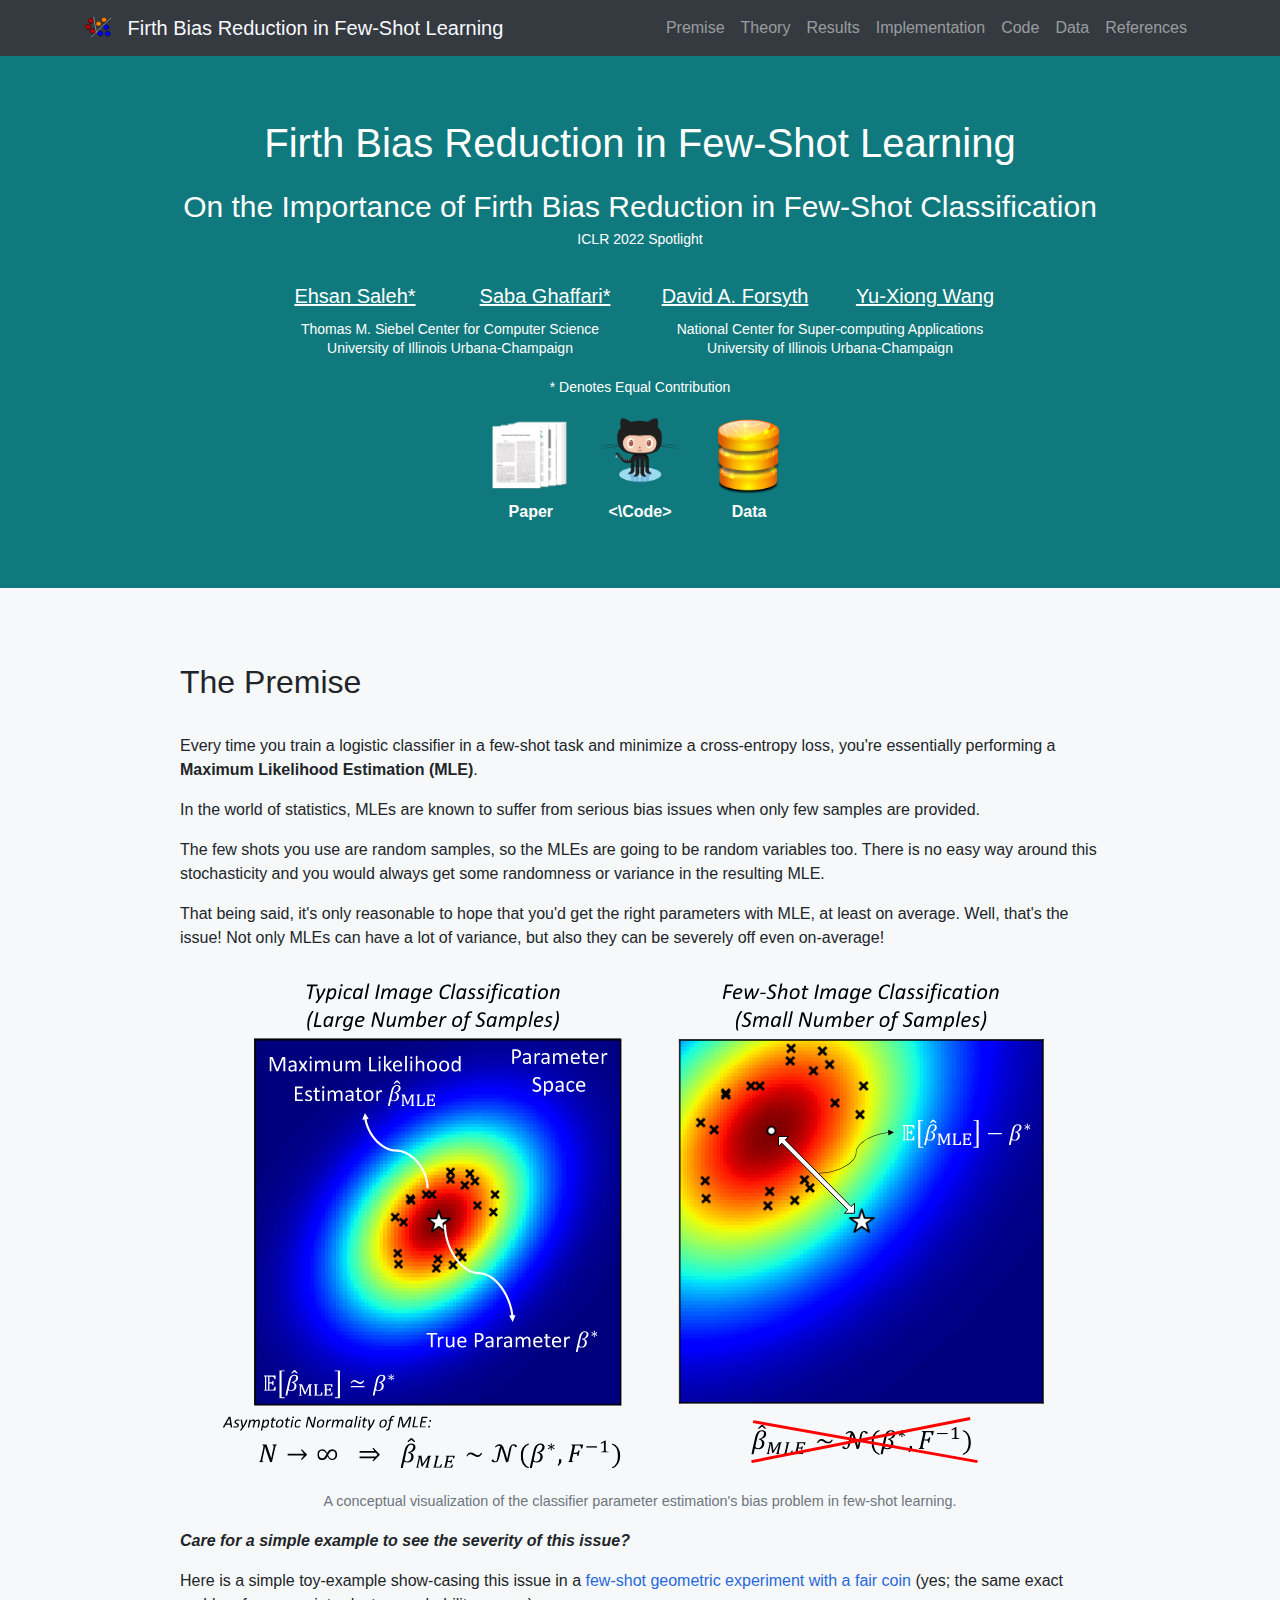
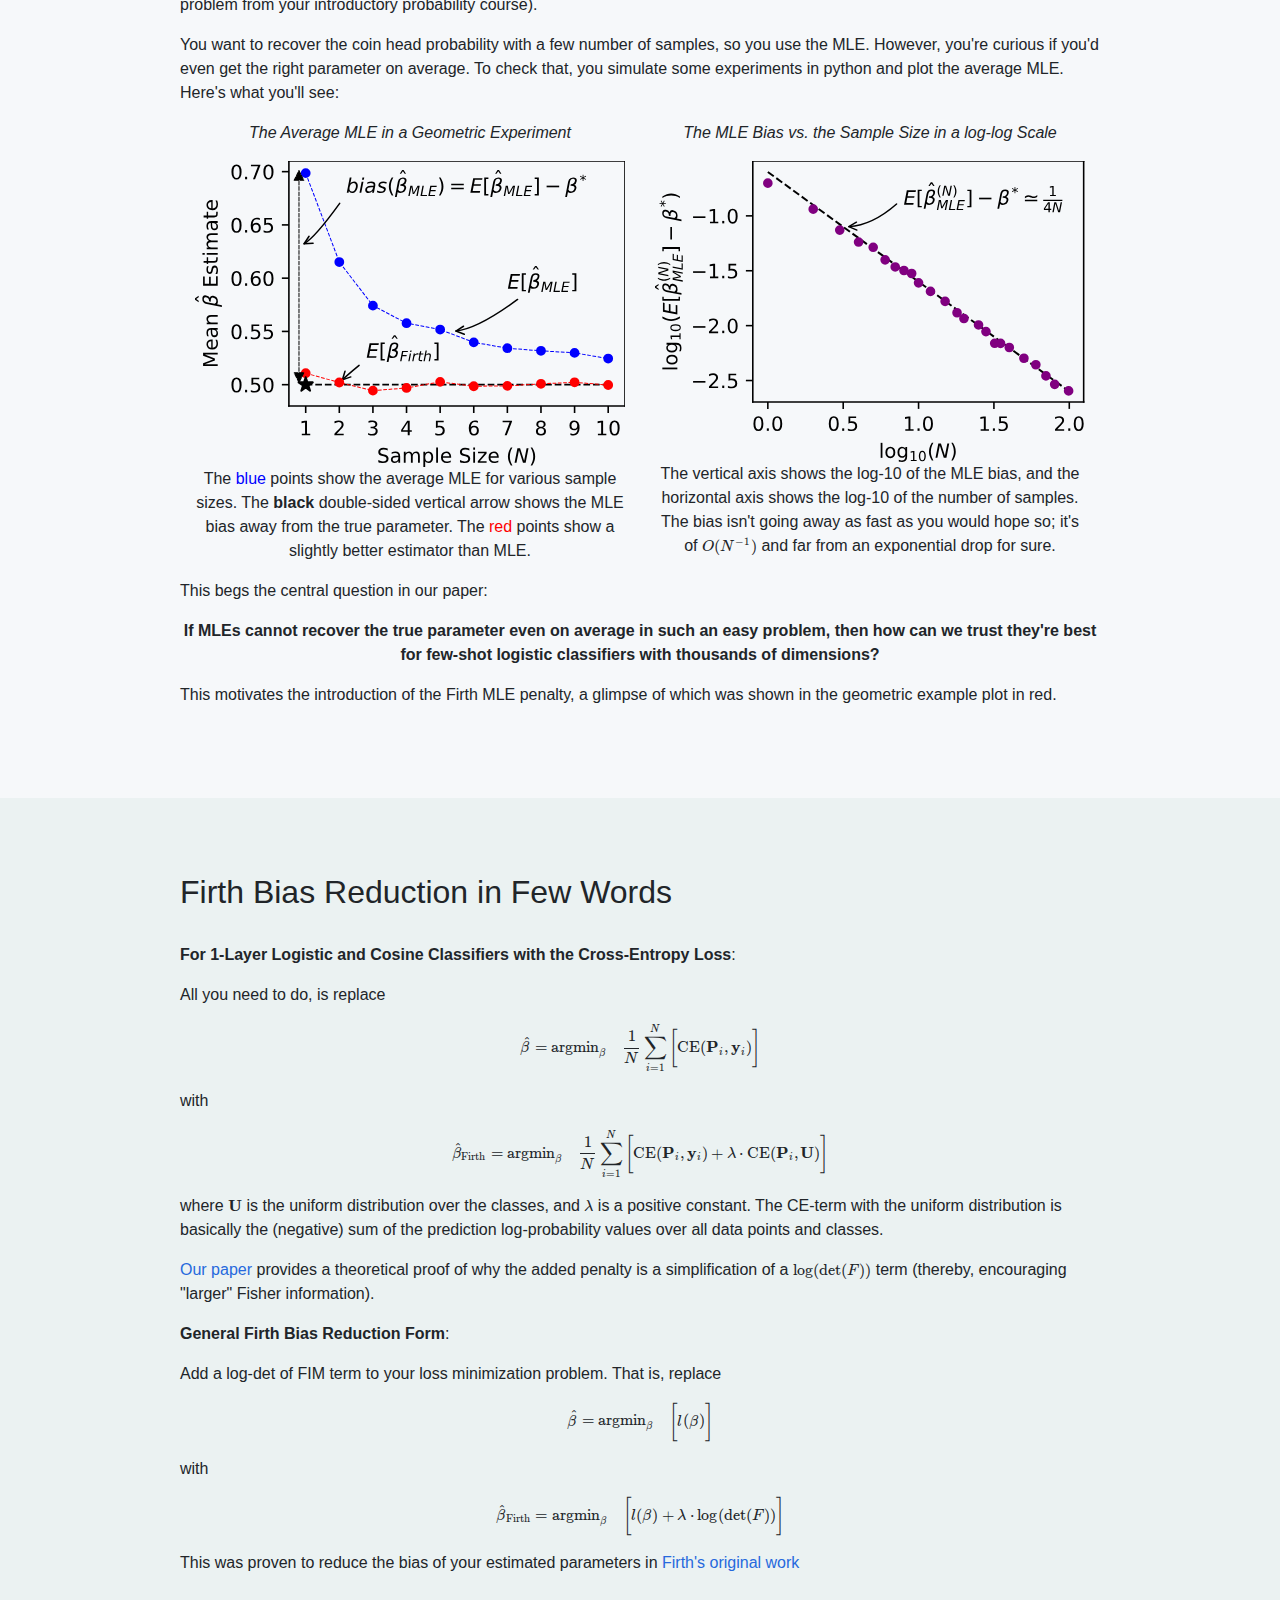
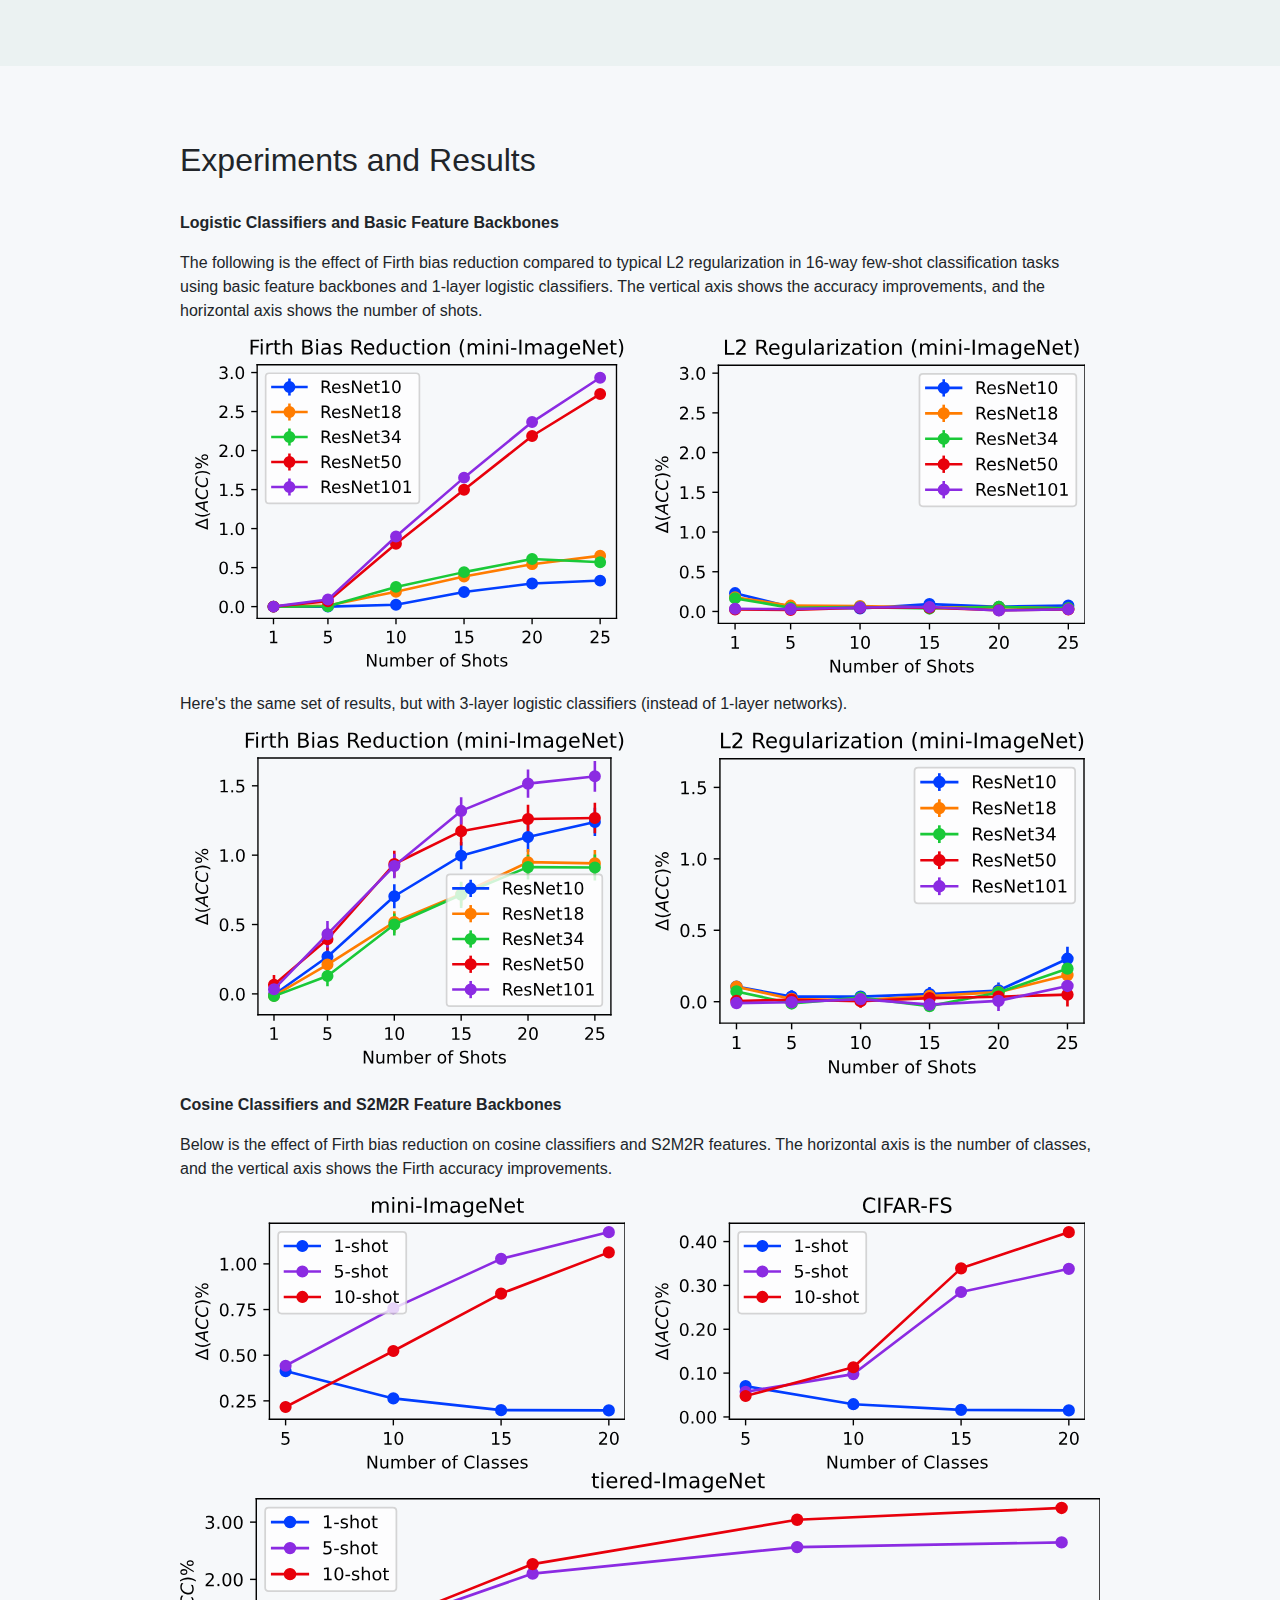
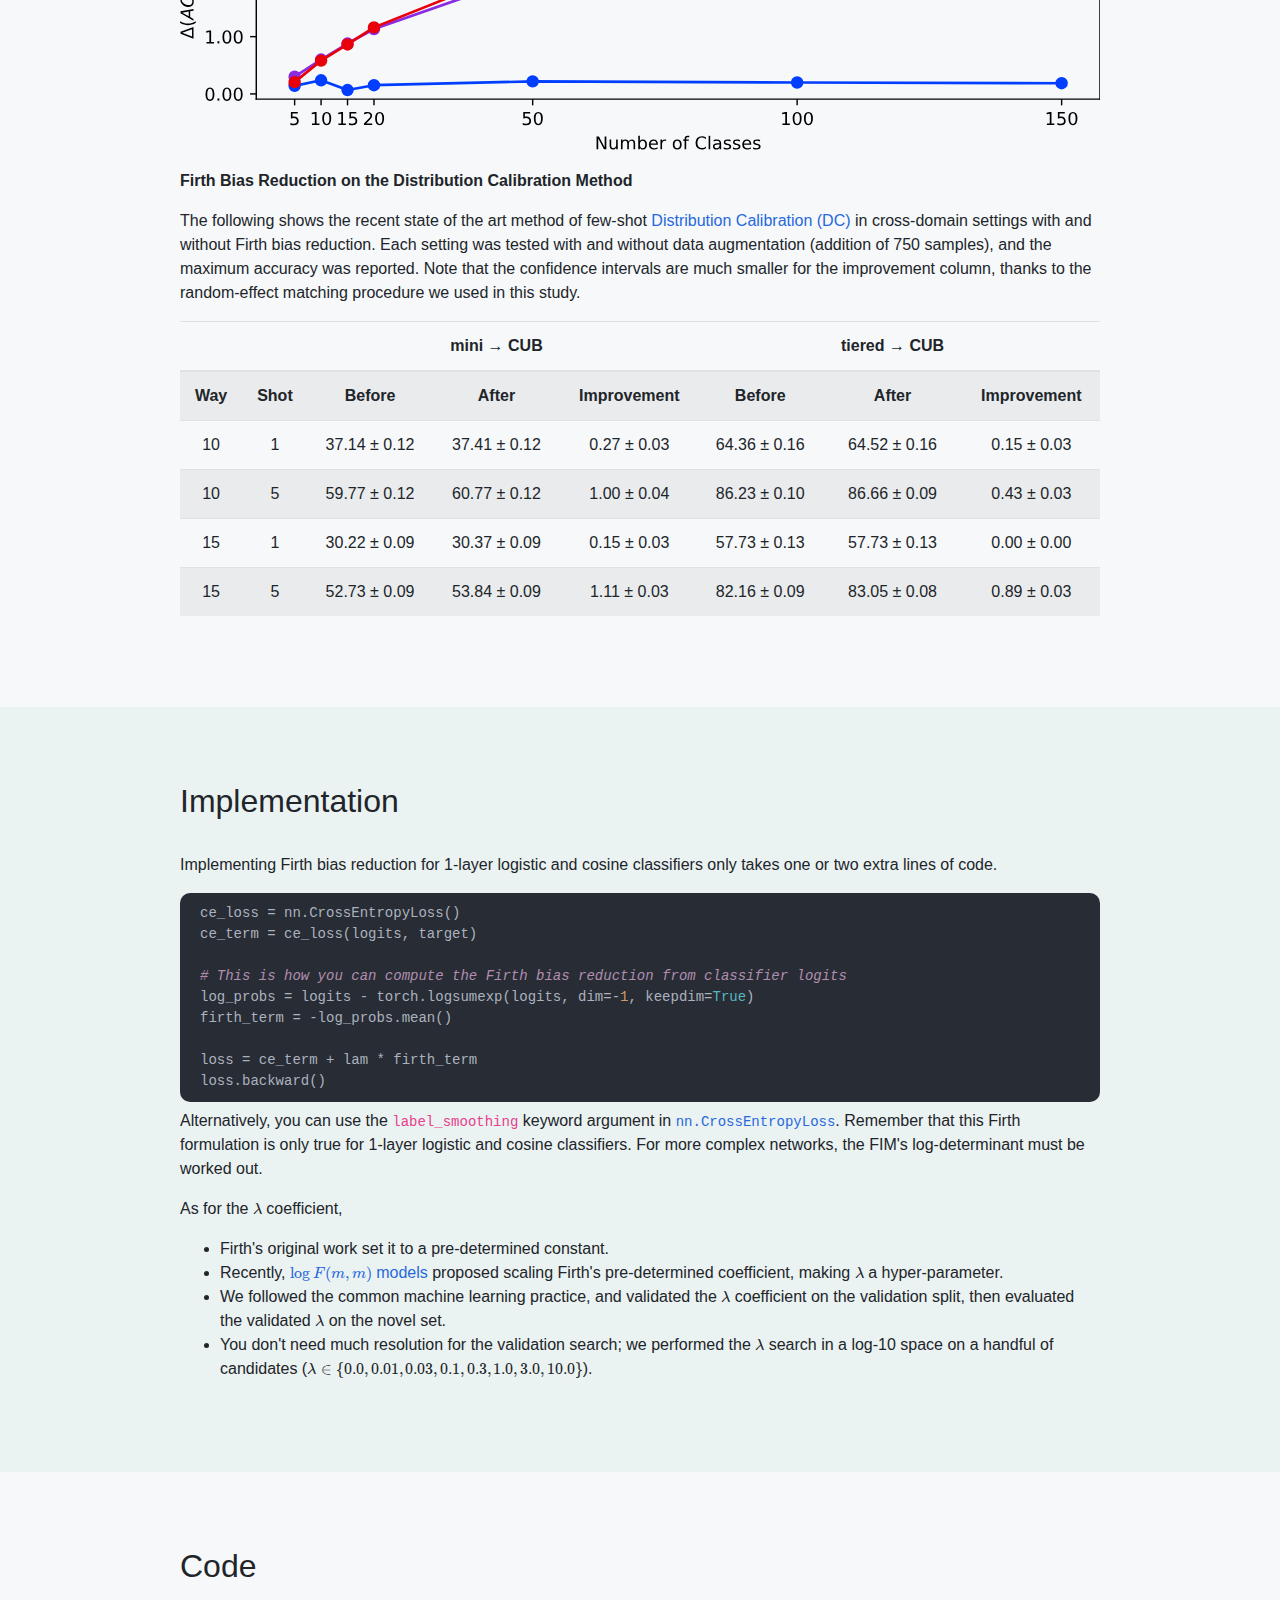
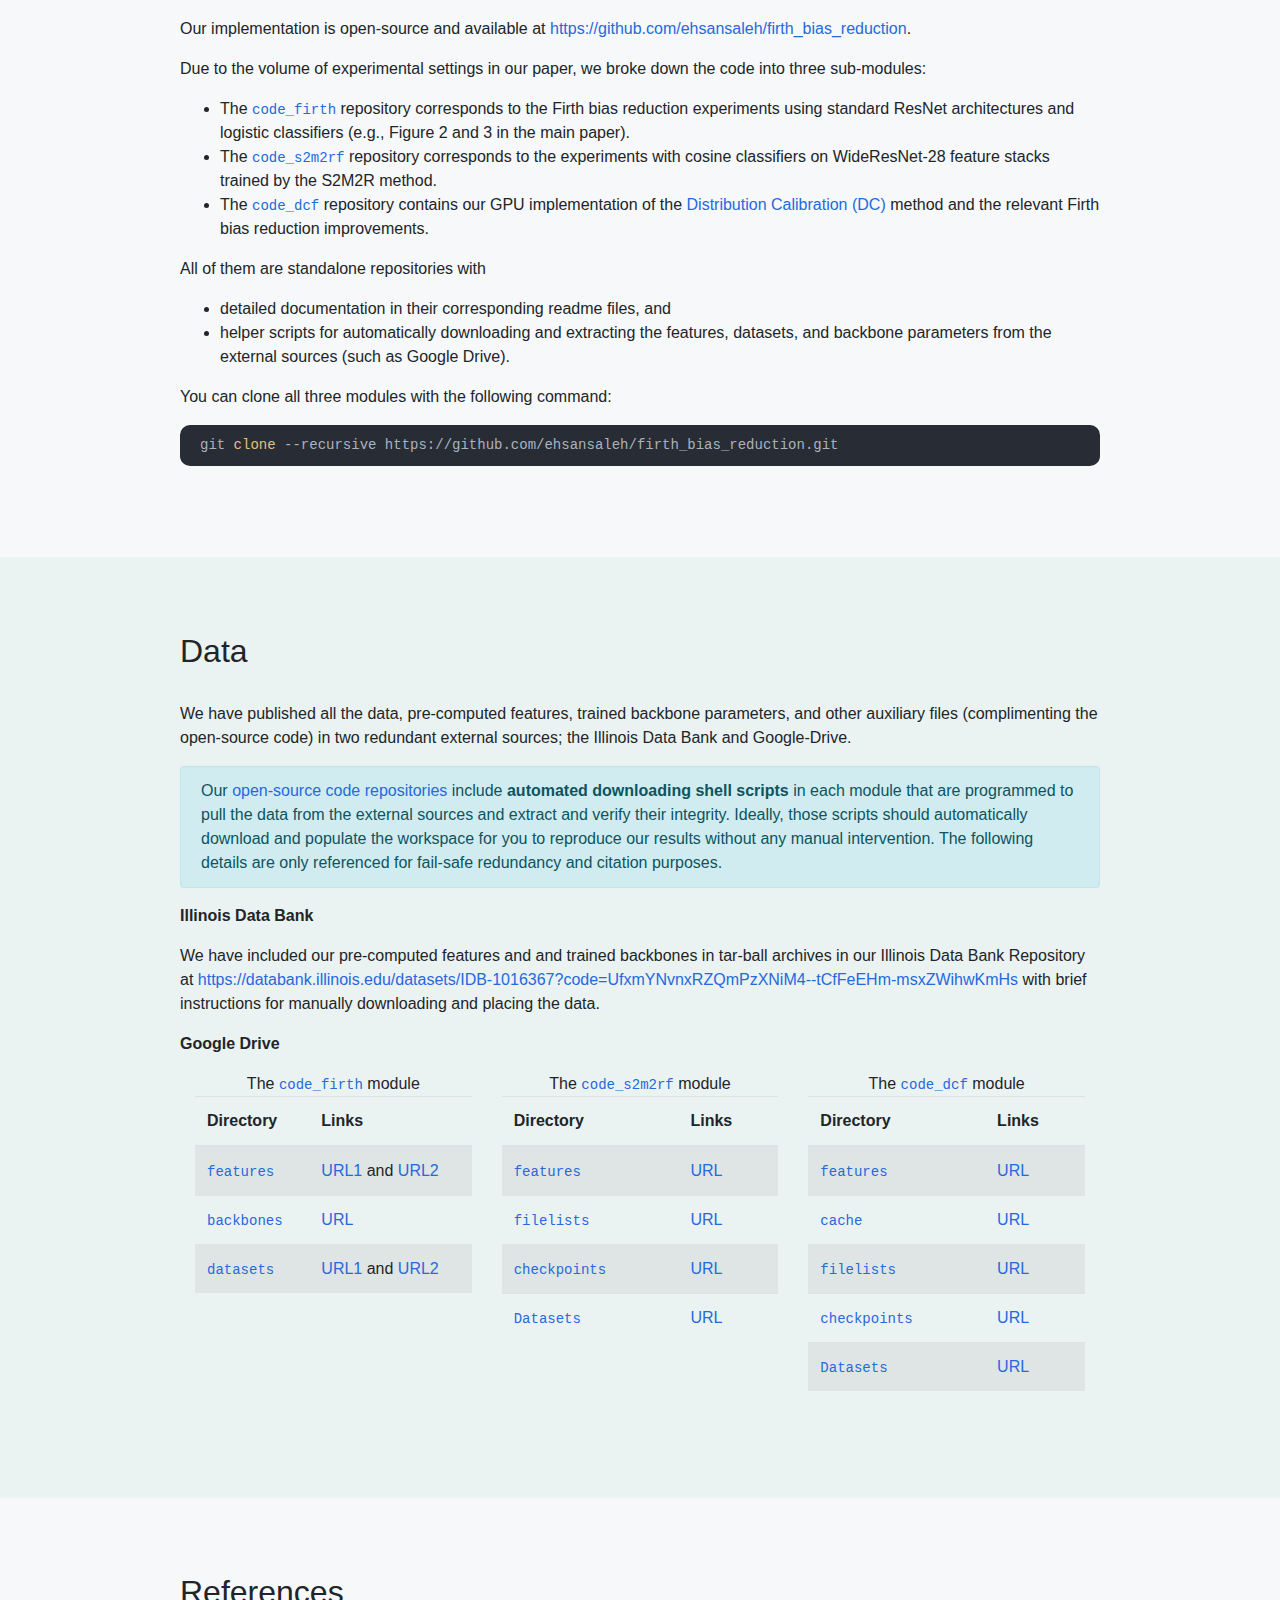
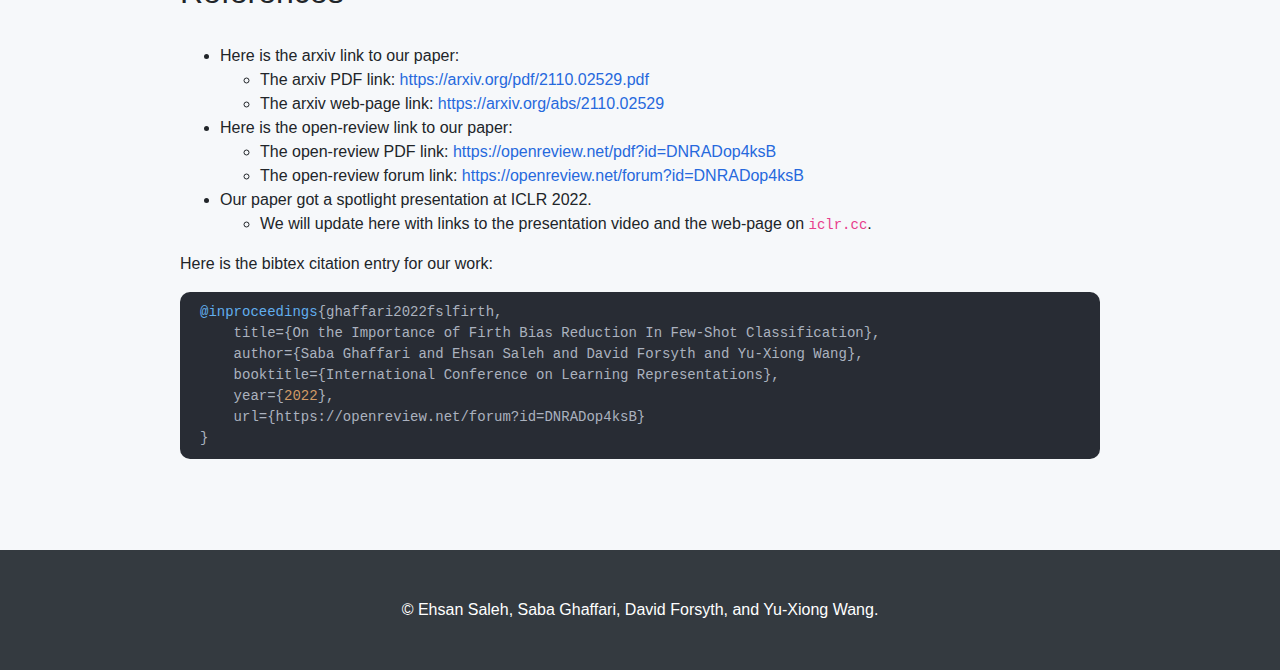
==== firthfsl/index.html @ df3c824f "Deploying to gh-pages from @ sabagh1994/sabagh1994.github.io@34b912d6a6a2f0ae187d62babcdf46e612daad0" ====
<!doctype html>
<html lang="en">
<head>
  <!-- META -->
  <meta charset="UTF-8">
  <meta name="viewport" content="width=device-width, initial-scale=1, shrink-to-fit=no">
  <meta name="author" content="Ehsan Saleh, Saba Ghaffari, David Forsyth, and Yu-Xiong Wang">
  <title>Firth Bias Reduction in Few-Shot Learning</title>

  <link rel="icon" type="image/png"  href="/firthfsl/assets/firthfsllogo_wl.ico">

  <!-- CSS -->
   <link rel="stylesheet" href="/firthfsl/libs/katex/katex.min.css">
     
   <link rel="stylesheet" href="/firthfsl/libs/highlight/styles/atom-one-dark-reasonable.css">
   
  <link rel="stylesheet" href="/firthfsl/css/bootstrap.min.css">
  <style>.bg-primary {
  background-color: #10797d !important;
}

a {
  color: #2669DD;
}

a:hover {
  color: teal;
}

.section-bg-color {
  background-color: #ebf2f2;
}

section { background-color: #f6f8fa; }

footer a {
  color: cornflowerblue;
}


header {
  margin-top: 55px !important;
}




/* CODE ADJUSTMENTS */

pre code.hljs {
  border-radius: 10px;
}

pre code.hljs.plaintext {
  margin-left: 15px;
}

/* ADD ANY SPECIFIC TWEAKS YOU MIGHT WANT HERE */
.firth_authors {
  color: #ffffff;
}

.firth_authors:hover {
  color: #ffffff;
}
</style>
  <link rel="stylesheet" href="/firthfsl/css/custom.css">

  <script async defer src="https://buttons.github.io/buttons.js"></script>

  <!-- Global site tag (gtag.js) - Google Analytics -->
  <script async src="https://www.googletagmanager.com/gtag/js?id=G-Y0YHSPYVZZ"></script>
  <script>
    window.dataLayer = window.dataLayer || [];
    function gtag(){dataLayer.push(arguments);}
    gtag('js', new Date());
    gtag('config', 'G-Y0YHSPYVZZ');
  </script>
</head>
<body id="page-top">
  
  <nav class="navbar navbar-expand-lg navbar-dark bg-dark fixed-top" id="mainNav">
    <div class="container">
      <span class="navbar-brand">
        
          <img src="/firthfsl/assets/firthfsllogo_wl.svg" class="img-fluid" style="height:         25px;
padding-right:  10px;
" alt="Logo"/>
        
        <a href="#page-top">Firth Bias Reduction in Few-Shot Learning</a>
        
      </span>
      <input type="checkbox" id="navbar-toggler-cbox" class="d-none" />
      <label for="navbar-toggler-cbox" class="navbar-toggler" data-toggle="collapse" data-target="#navbarResponsive" aria-controls="navbarResponsive" aria-expanded="false" aria-label="Toggle navigation">
        <span class="navbar-toggler-icon"></span>
      </label>
      <div class="collapse navbar-collapse" id="navbarResponsive">
        <ul class="navbar-nav ml-auto">
          
          <li class="nav-item">
            <a class="nav-link" href="#premise">Premise</a>
          </li>
          
          <li class="nav-item">
            <a class="nav-link" href="#theory">Theory</a>
          </li>
          
          <li class="nav-item">
            <a class="nav-link" href="#results">Results</a>
          </li>
          
          <li class="nav-item">
            <a class="nav-link" href="#implementation">Implementation</a>
          </li>
          
          <li class="nav-item">
            <a class="nav-link" href="#code">Code</a>
          </li>
          
          <li class="nav-item">
            <a class="nav-link" href="#data">Data</a>
          </li>
          
          <li class="nav-item">
            <a class="nav-link" href="#references">References</a>
          </li>
          
        </ul>
      </div>
    </div>
  </nav>


  <header class="text-white text-center">
  
    <div class="jumbotron jumbotron-fluid container-fluid bg-primary">
  
    <h1>Firth Bias Reduction in Few-Shot Learning</h1>
    <div class="lead">On the Importance of Firth Bias Reduction in
Few-Shot Classification
</div>
    <div class="iclr_spotlight">ICLR 2022 Spotlight</div>
    <div class="container">
      <div class="row justify-content-center">
        <div class="col-2"><a href="https://ehsansaleh.github.io/" target="_blank" class="firth_authors">Ehsan Saleh*</a></div>
        <div class="col-2"><a href="https://sabagh1994.github.io/" target="_blank" class="firth_authors">Saba Ghaffari*</a></div>
        <div class="col-2"><a href="http://luthuli.cs.uiuc.edu/~daf/" target="_blank" class="firth_authors">David A. Forsyth</a></div>
        <div class="col-2"><a href="https://yxw.web.illinois.edu" target="_blank" class="firth_authors">Yu-Xiong Wang</a></div>
      </div>

      <div class="row justify-content-center">
        <div class="col-4 firth_affiliation">Thomas M. Siebel Center for Computer Science</div>
        <div class="col-4 firth_affiliation">National Center for Super-computing Applications</div>
      </div>

      <div class="row justify-content-center">
        <div class="col-4 firth_affiliation">University of Illinois Urbana-Champaign</div>
        <div class="col-4 firth_affiliation">University of Illinois Urbana-Champaign</div>
      </div>

      <div class="row">
        <div class="col firth_equal">* Denotes Equal Contribution</div>
      </div>
    </div>

    <div class="row justify-content-center">
      <div class="col-1"> <a href="https://arxiv.org/abs/2110.02529" target="_blank"> <img src="/firthfsl/assets/paper_icon.png" class="firth_icons"> </a> </div>
      <div class="col-1"> <a href="https://github.com/ehsansaleh/firth_bias_reduction" target="_blank"> <img src="/firthfsl/assets/github_icon3.png" class="firth_icons"> </a> </div>
      <div class="col-1"> <a href=https://databank.illinois.edu/datasets/IDB-1016367?code=UfxmYNvnxRZQmPzXNiM4--tCfFeEHm-msxZWihwKmHs target="_blank"> <img src="/firthfsl/assets/data_icon2.png" class="firth_icons"> </a> </div>
    </div>

    <div class="row justify-content-center">
      <div class="col-1 firth_icon_description">Paper</div>
      <div class="col-1 firth_icon_description"> <\Code> </div>
      <div class="col-1 firth_icon_description">Data</div>
    </div>





    
    
  </div>
</header>

  <!-- Content appended here -->
<div class="franklin-content"><section id="premise" class="scrollspy">
  <div class="container">
    <div class="row">
      <div class="col-lg-10 mx-auto">
        <h2>The Premise</h2></p>
<p>Every time you train a logistic classifier in a few-shot task and minimize a cross-entropy loss, you&#39;re essentially performing a <strong>Maximum Likelihood Estimation &#40;MLE&#41;</strong>.</p>
<p>In the world of statistics, MLEs are known to suffer from serious bias issues when only few samples are provided.</p>
<p>The few shots you use are random samples, so the MLEs are going to be random variables too. There is no easy way around this stochasticity and you would always get some randomness or variance in the resulting MLE.</p>
<p>That being said, it&#39;s only reasonable to hope that you&#39;d get the right parameters with MLE, at least on average. Well, that&#39;s the issue&#33; Not only MLEs can have a lot of variance, but also they can be severely off even on-average&#33;</p>
 <div style="text-align:center;"> <figure class="figure">
  <img src="/firthfsl/assets/static_figures/mlebiasslide.svg" alt="A conceptual visualization of the classifier parameter estimation's bias problem in few-shot learning." class="figure-img img-fluid " width="100%" style="border-radius:5px;">
  <figcaption class="figure-caption ">
A conceptual visualization of the classifier parameter estimation's bias problem in few-shot learning.
</figcaption>

</figure>
  </div>
<p><strong><em>Care for a simple example to see the severity of this issue?</em></strong></p>
<p>Here is a simple toy-example show-casing this issue in a <a href="https://en.wikipedia.org/wiki/Geometric_distribution">few-shot geometric experiment with a fair coin</a> &#40;yes; the same exact problem from your introductory probability course&#41;.</p>
<p>You want to recover the coin head probability with a few number of samples, so you use the MLE. However, you&#39;re curious if you&#39;d even get the right parameter on average. To check that, you simulate some experiments in python and plot the average MLE. Here&#39;s what you&#39;ll see:</p>
 <div style="text-align:center;">  <div class="container"><div class="row"> <div class="col "> <em>The Average MLE in a Geometric Experiment</em></p>
 <img src="/firthfsl/assets/static_figures/avgmle_vs_nsamples_geom.svg" alt="drawing" width="100%"/>
<p>The <span style="color:blue;">blue</span> points show the average MLE for various sample sizes. The <strong>black</strong> double-sided vertical arrow shows the MLE bias away from the true parameter. The <span style="color:red;">red</span> points show a slightly better estimator than MLE. </div> <div class="col "> <em>The MLE Bias vs. the Sample Size in a log-log Scale</em></p>
 <img src="/firthfsl/assets/static_figures/logmlebias_vs_lognsamples_geom.svg" alt="drawing" width="100%"/>
<p>The vertical axis shows the log-10 of the MLE bias, and the horizontal axis shows the log-10 of the number of samples. The bias isn&#39;t going away as fast as you would hope so; it&#39;s of <span class="katex"><span class="katex-mathml"><math xmlns="http://www.w3.org/1998/Math/MathML"><semantics><mrow><mi>O</mi><mo stretchy="false">(</mo><msup><mi>N</mi><mrow><mo>−</mo><mn>1</mn></mrow></msup><mo stretchy="false">)</mo></mrow><annotation encoding="application/x-tex">O(N^{-1})</annotation></semantics></math></span><span class="katex-html" aria-hidden="true"><span class="base"><span class="strut" style="height:1.064108em;vertical-align:-0.25em;"></span><span class="mord mathdefault" style="margin-right:0.02778em;">O</span><span class="mopen">(</span><span class="mord"><span class="mord mathdefault" style="margin-right:0.10903em;">N</span><span class="msupsub"><span class="vlist-t"><span class="vlist-r"><span class="vlist" style="height:0.8141079999999999em;"><span style="top:-3.063em;margin-right:0.05em;"><span class="pstrut" style="height:2.7em;"></span><span class="sizing reset-size6 size3 mtight"><span class="mord mtight"><span class="mord mtight">−</span><span class="mord mtight">1</span></span></span></span></span></span></span></span></span><span class="mclose">)</span></span></span></span> and far from an exponential drop for sure. </div></p>
<p> </div></div>  </div>
<p>This begs the central question in our paper:</p>
 <div style="text-align:center;"> <strong>If MLEs cannot recover the true parameter even on average in such an easy problem, then how can we trust they&#39;re best for few-shot logistic classifiers with thousands of dimensions?</strong>  </div>
<p> <div style="text-align:center;"> </div> This motivates the introduction of the Firth MLE penalty, a glimpse of which was shown in the geometric example plot in red.</p>
<p>      </div>
    </div>
  </div>
</section>
<section id="theory" class="scrollspy section-bg-color">
  <div class="container">
    <div class="row">
      <div class="col-lg-10 mx-auto">
        <h2>Firth Bias Reduction in Few Words</h2> <strong>For 1-Layer Logistic and Cosine Classifiers with the Cross-Entropy Loss</strong>:</p>
<p>All you need to do, is replace</p>
<span class="katex-display"><span class="katex"><span class="katex-mathml"><math xmlns="http://www.w3.org/1998/Math/MathML"><semantics><mrow><mover accent="true"><mi>β</mi><mo>^</mo></mover><mo>=</mo><msub><mtext>argmin</mtext><mi>β</mi></msub><mspace width="1em"/><mfrac><mn>1</mn><mi>N</mi></mfrac><munderover><mo>∑</mo><mrow><mi>i</mi><mo>=</mo><mn>1</mn></mrow><mi>N</mi></munderover><mo fence="false">[</mo><mtext>CE</mtext><mo stretchy="false">(</mo><msub><mi mathvariant="bold">P</mi><mi>i</mi></msub><mo separator="true">,</mo><msub><mi mathvariant="bold">y</mi><mi>i</mi></msub><mo stretchy="false">)</mo><mo fence="false">]</mo></mrow><annotation encoding="application/x-tex">\hat{\beta} = \text{argmin}_{\beta} \quad \frac{1}{N}\sum_{i=1}^{N} \bigg[\text{CE}(\mathbf{P}_i, \mathbf{y}_i)\bigg]</annotation></semantics></math></span><span class="katex-html" aria-hidden="true"><span class="base"><span class="strut" style="height:1.1523199999999998em;vertical-align:-0.19444em;"></span><span class="mord accent"><span class="vlist-t vlist-t2"><span class="vlist-r"><span class="vlist" style="height:0.9578799999999998em;"><span style="top:-3em;"><span class="pstrut" style="height:3em;"></span><span class="mord"><span class="mord mathdefault" style="margin-right:0.05278em;">β</span></span></span><span style="top:-3.26344em;"><span class="pstrut" style="height:3em;"></span><span class="accent-body" style="left:-0.16666em;"><span class="mord">^</span></span></span></span><span class="vlist-s">​</span></span><span class="vlist-r"><span class="vlist" style="height:0.19444em;"><span></span></span></span></span></span><span class="mspace" style="margin-right:0.2777777777777778em;"></span><span class="mrel">=</span><span class="mspace" style="margin-right:0.2777777777777778em;"></span></span><span class="base"><span class="strut" style="height:3.106005em;vertical-align:-1.277669em;"></span><span class="mord"><span class="mord text"><span class="mord">argmin</span></span><span class="msupsub"><span class="vlist-t vlist-t2"><span class="vlist-r"><span class="vlist" style="height:0.2419679999999999em;"><span style="top:-2.4558600000000004em;margin-right:0.05em;"><span class="pstrut" style="height:2.7em;"></span><span class="sizing reset-size6 size3 mtight"><span class="mord mtight"><span class="mord mathdefault mtight" style="margin-right:0.05278em;">β</span></span></span></span></span><span class="vlist-s">​</span></span><span class="vlist-r"><span class="vlist" style="height:0.380248em;"><span></span></span></span></span></span></span><span class="mspace" style="margin-right:1em;"></span><span class="mord"><span class="mopen nulldelimiter"></span><span class="mfrac"><span class="vlist-t vlist-t2"><span class="vlist-r"><span class="vlist" style="height:1.32144em;"><span style="top:-2.314em;"><span class="pstrut" style="height:3em;"></span><span class="mord"><span class="mord mathdefault" style="margin-right:0.10903em;">N</span></span></span><span style="top:-3.23em;"><span class="pstrut" style="height:3em;"></span><span class="frac-line" style="border-bottom-width:0.04em;"></span></span><span style="top:-3.677em;"><span class="pstrut" style="height:3em;"></span><span class="mord"><span class="mord">1</span></span></span></span><span class="vlist-s">​</span></span><span class="vlist-r"><span class="vlist" style="height:0.686em;"><span></span></span></span></span></span><span class="mclose nulldelimiter"></span></span><span class="mspace" style="margin-right:0.16666666666666666em;"></span><span class="mop op-limits"><span class="vlist-t vlist-t2"><span class="vlist-r"><span class="vlist" style="height:1.8283360000000002em;"><span style="top:-1.872331em;margin-left:0em;"><span class="pstrut" style="height:3.05em;"></span><span class="sizing reset-size6 size3 mtight"><span class="mord mtight"><span class="mord mathdefault mtight">i</span><span class="mrel mtight">=</span><span class="mord mtight">1</span></span></span></span><span style="top:-3.050005em;"><span class="pstrut" style="height:3.05em;"></span><span><span class="mop op-symbol large-op">∑</span></span></span><span style="top:-4.3000050000000005em;margin-left:0em;"><span class="pstrut" style="height:3.05em;"></span><span class="sizing reset-size6 size3 mtight"><span class="mord mtight"><span class="mord mathdefault mtight" style="margin-right:0.10903em;">N</span></span></span></span></span><span class="vlist-s">​</span></span><span class="vlist-r"><span class="vlist" style="height:1.277669em;"><span></span></span></span></span></span><span class="mspace" style="margin-right:0.16666666666666666em;"></span><span class="mord"><span class="delimsizing size3">[</span></span><span class="mord text"><span class="mord">CE</span></span><span class="mopen">(</span><span class="mord"><span class="mord"><span class="mord mathbf">P</span></span><span class="msupsub"><span class="vlist-t vlist-t2"><span class="vlist-r"><span class="vlist" style="height:0.31166399999999994em;"><span style="top:-2.5500000000000003em;margin-right:0.05em;"><span class="pstrut" style="height:2.7em;"></span><span class="sizing reset-size6 size3 mtight"><span class="mord mathdefault mtight">i</span></span></span></span><span class="vlist-s">​</span></span><span class="vlist-r"><span class="vlist" style="height:0.15em;"><span></span></span></span></span></span></span><span class="mpunct">,</span><span class="mspace" style="margin-right:0.16666666666666666em;"></span><span class="mord"><span class="mord"><span class="mord mathbf" style="margin-right:0.01597em;">y</span></span><span class="msupsub"><span class="vlist-t vlist-t2"><span class="vlist-r"><span class="vlist" style="height:0.31166399999999994em;"><span style="top:-2.5500000000000003em;margin-right:0.05em;"><span class="pstrut" style="height:2.7em;"></span><span class="sizing reset-size6 size3 mtight"><span class="mord mathdefault mtight">i</span></span></span></span><span class="vlist-s">​</span></span><span class="vlist-r"><span class="vlist" style="height:0.15em;"><span></span></span></span></span></span></span><span class="mclose">)</span><span class="mord"><span class="delimsizing size3">]</span></span></span></span></span></span>
<p>with</p>
<span class="katex-display"><span class="katex"><span class="katex-mathml"><math xmlns="http://www.w3.org/1998/Math/MathML"><semantics><mrow><msub><mover accent="true"><mi>β</mi><mo>^</mo></mover><mtext>Firth</mtext></msub><mo>=</mo><msub><mtext>argmin</mtext><mi>β</mi></msub><mspace width="1em"/><mfrac><mn>1</mn><mi>N</mi></mfrac><munderover><mo>∑</mo><mrow><mi>i</mi><mo>=</mo><mn>1</mn></mrow><mi>N</mi></munderover><mo fence="false">[</mo><mtext>CE</mtext><mo stretchy="false">(</mo><msub><mi mathvariant="bold">P</mi><mi>i</mi></msub><mo separator="true">,</mo><msub><mi mathvariant="bold">y</mi><mi>i</mi></msub><mo stretchy="false">)</mo><mo>+</mo><mi>λ</mi><mo>⋅</mo><mtext>CE</mtext><mo stretchy="false">(</mo><msub><mi mathvariant="bold">P</mi><mi>i</mi></msub><mo separator="true">,</mo><mi mathvariant="bold">U</mi><mo stretchy="false">)</mo><mo fence="false">]</mo></mrow><annotation encoding="application/x-tex">\hat{\beta}_{\text{Firth}} = \text{argmin}_{\beta} \quad \frac{1}{N}\sum_{i=1}^{N} \bigg[\text{CE}(\mathbf{P}_i, \mathbf{y}_i) + \lambda \cdot \text{CE}(\mathbf{P}_i,\mathbf{U}) \bigg]</annotation></semantics></math></span><span class="katex-html" aria-hidden="true"><span class="base"><span class="strut" style="height:1.1523199999999998em;vertical-align:-0.19444em;"></span><span class="mord"><span class="mord accent"><span class="vlist-t vlist-t2"><span class="vlist-r"><span class="vlist" style="height:0.9578799999999998em;"><span style="top:-3em;"><span class="pstrut" style="height:3em;"></span><span class="mord"><span class="mord mathdefault" style="margin-right:0.05278em;">β</span></span></span><span style="top:-3.26344em;"><span class="pstrut" style="height:3em;"></span><span class="accent-body" style="left:-0.16666em;"><span class="mord">^</span></span></span></span><span class="vlist-s">​</span></span><span class="vlist-r"><span class="vlist" style="height:0.19444em;"><span></span></span></span></span></span><span class="msupsub"><span class="vlist-t vlist-t2"><span class="vlist-r"><span class="vlist" style="height:0.33610799999999996em;"><span style="top:-2.5500000000000003em;margin-right:0.05em;"><span class="pstrut" style="height:2.7em;"></span><span class="sizing reset-size6 size3 mtight"><span class="mord mtight"><span class="mord text mtight"><span class="mord mtight">Firth</span></span></span></span></span></span><span class="vlist-s">​</span></span><span class="vlist-r"><span class="vlist" style="height:0.15em;"><span></span></span></span></span></span></span><span class="mspace" style="margin-right:0.2777777777777778em;"></span><span class="mrel">=</span><span class="mspace" style="margin-right:0.2777777777777778em;"></span></span><span class="base"><span class="strut" style="height:3.106005em;vertical-align:-1.277669em;"></span><span class="mord"><span class="mord text"><span class="mord">argmin</span></span><span class="msupsub"><span class="vlist-t vlist-t2"><span class="vlist-r"><span class="vlist" style="height:0.2419679999999999em;"><span style="top:-2.4558600000000004em;margin-right:0.05em;"><span class="pstrut" style="height:2.7em;"></span><span class="sizing reset-size6 size3 mtight"><span class="mord mtight"><span class="mord mathdefault mtight" style="margin-right:0.05278em;">β</span></span></span></span></span><span class="vlist-s">​</span></span><span class="vlist-r"><span class="vlist" style="height:0.380248em;"><span></span></span></span></span></span></span><span class="mspace" style="margin-right:1em;"></span><span class="mord"><span class="mopen nulldelimiter"></span><span class="mfrac"><span class="vlist-t vlist-t2"><span class="vlist-r"><span class="vlist" style="height:1.32144em;"><span style="top:-2.314em;"><span class="pstrut" style="height:3em;"></span><span class="mord"><span class="mord mathdefault" style="margin-right:0.10903em;">N</span></span></span><span style="top:-3.23em;"><span class="pstrut" style="height:3em;"></span><span class="frac-line" style="border-bottom-width:0.04em;"></span></span><span style="top:-3.677em;"><span class="pstrut" style="height:3em;"></span><span class="mord"><span class="mord">1</span></span></span></span><span class="vlist-s">​</span></span><span class="vlist-r"><span class="vlist" style="height:0.686em;"><span></span></span></span></span></span><span class="mclose nulldelimiter"></span></span><span class="mspace" style="margin-right:0.16666666666666666em;"></span><span class="mop op-limits"><span class="vlist-t vlist-t2"><span class="vlist-r"><span class="vlist" style="height:1.8283360000000002em;"><span style="top:-1.872331em;margin-left:0em;"><span class="pstrut" style="height:3.05em;"></span><span class="sizing reset-size6 size3 mtight"><span class="mord mtight"><span class="mord mathdefault mtight">i</span><span class="mrel mtight">=</span><span class="mord mtight">1</span></span></span></span><span style="top:-3.050005em;"><span class="pstrut" style="height:3.05em;"></span><span><span class="mop op-symbol large-op">∑</span></span></span><span style="top:-4.3000050000000005em;margin-left:0em;"><span class="pstrut" style="height:3.05em;"></span><span class="sizing reset-size6 size3 mtight"><span class="mord mtight"><span class="mord mathdefault mtight" style="margin-right:0.10903em;">N</span></span></span></span></span><span class="vlist-s">​</span></span><span class="vlist-r"><span class="vlist" style="height:1.277669em;"><span></span></span></span></span></span><span class="mspace" style="margin-right:0.16666666666666666em;"></span><span class="mord"><span class="delimsizing size3">[</span></span><span class="mord text"><span class="mord">CE</span></span><span class="mopen">(</span><span class="mord"><span class="mord"><span class="mord mathbf">P</span></span><span class="msupsub"><span class="vlist-t vlist-t2"><span class="vlist-r"><span class="vlist" style="height:0.31166399999999994em;"><span style="top:-2.5500000000000003em;margin-right:0.05em;"><span class="pstrut" style="height:2.7em;"></span><span class="sizing reset-size6 size3 mtight"><span class="mord mathdefault mtight">i</span></span></span></span><span class="vlist-s">​</span></span><span class="vlist-r"><span class="vlist" style="height:0.15em;"><span></span></span></span></span></span></span><span class="mpunct">,</span><span class="mspace" style="margin-right:0.16666666666666666em;"></span><span class="mord"><span class="mord"><span class="mord mathbf" style="margin-right:0.01597em;">y</span></span><span class="msupsub"><span class="vlist-t vlist-t2"><span class="vlist-r"><span class="vlist" style="height:0.31166399999999994em;"><span style="top:-2.5500000000000003em;margin-right:0.05em;"><span class="pstrut" style="height:2.7em;"></span><span class="sizing reset-size6 size3 mtight"><span class="mord mathdefault mtight">i</span></span></span></span><span class="vlist-s">​</span></span><span class="vlist-r"><span class="vlist" style="height:0.15em;"><span></span></span></span></span></span></span><span class="mclose">)</span><span class="mspace" style="margin-right:0.2222222222222222em;"></span><span class="mbin">+</span><span class="mspace" style="margin-right:0.2222222222222222em;"></span></span><span class="base"><span class="strut" style="height:0.69444em;vertical-align:0em;"></span><span class="mord mathdefault">λ</span><span class="mspace" style="margin-right:0.2222222222222222em;"></span><span class="mbin">⋅</span><span class="mspace" style="margin-right:0.2222222222222222em;"></span></span><span class="base"><span class="strut" style="height:2.40003em;vertical-align:-0.95003em;"></span><span class="mord text"><span class="mord">CE</span></span><span class="mopen">(</span><span class="mord"><span class="mord"><span class="mord mathbf">P</span></span><span class="msupsub"><span class="vlist-t vlist-t2"><span class="vlist-r"><span class="vlist" style="height:0.31166399999999994em;"><span style="top:-2.5500000000000003em;margin-right:0.05em;"><span class="pstrut" style="height:2.7em;"></span><span class="sizing reset-size6 size3 mtight"><span class="mord mathdefault mtight">i</span></span></span></span><span class="vlist-s">​</span></span><span class="vlist-r"><span class="vlist" style="height:0.15em;"><span></span></span></span></span></span></span><span class="mpunct">,</span><span class="mspace" style="margin-right:0.16666666666666666em;"></span><span class="mord"><span class="mord mathbf">U</span></span><span class="mclose">)</span><span class="mord"><span class="delimsizing size3">]</span></span></span></span></span></span>
<p>where <span class="katex"><span class="katex-mathml"><math xmlns="http://www.w3.org/1998/Math/MathML"><semantics><mrow><mi mathvariant="bold">U</mi></mrow><annotation encoding="application/x-tex">\mathbf{U}</annotation></semantics></math></span><span class="katex-html" aria-hidden="true"><span class="base"><span class="strut" style="height:0.68611em;vertical-align:0em;"></span><span class="mord"><span class="mord mathbf">U</span></span></span></span></span> is the uniform distribution over the classes, and <span class="katex"><span class="katex-mathml"><math xmlns="http://www.w3.org/1998/Math/MathML"><semantics><mrow><mi>λ</mi></mrow><annotation encoding="application/x-tex">\lambda</annotation></semantics></math></span><span class="katex-html" aria-hidden="true"><span class="base"><span class="strut" style="height:0.69444em;vertical-align:0em;"></span><span class="mord mathdefault">λ</span></span></span></span> is a positive constant. The CE-term with the uniform distribution is basically the &#40;negative&#41; sum of the prediction log-probability values over all data points and classes.</p>
<p><a href="https://arxiv.org/abs/2110.02529">Our paper</a> provides a theoretical proof of why the added penalty is a simplification of a <span class="katex"><span class="katex-mathml"><math xmlns="http://www.w3.org/1998/Math/MathML"><semantics><mrow><mi>log</mi><mo>⁡</mo><mo stretchy="false">(</mo><mi>det</mi><mo>⁡</mo><mo stretchy="false">(</mo><mi>F</mi><mo stretchy="false">)</mo><mo stretchy="false">)</mo></mrow><annotation encoding="application/x-tex">\log(\det(F))</annotation></semantics></math></span><span class="katex-html" aria-hidden="true"><span class="base"><span class="strut" style="height:1em;vertical-align:-0.25em;"></span><span class="mop">lo<span style="margin-right:0.01389em;">g</span></span><span class="mopen">(</span><span class="mop">det</span><span class="mopen">(</span><span class="mord mathdefault" style="margin-right:0.13889em;">F</span><span class="mclose">)</span><span class="mclose">)</span></span></span></span> term &#40;thereby, encouraging &quot;larger&quot; Fisher information&#41;.</p>
<p><strong>General Firth Bias Reduction Form</strong>:</p>
<p>Add a log-det of FIM term to your loss minimization problem. That is, replace</p>
<span class="katex-display"><span class="katex"><span class="katex-mathml"><math xmlns="http://www.w3.org/1998/Math/MathML"><semantics><mrow><mover accent="true"><mi>β</mi><mo>^</mo></mover><mo>=</mo><msub><mtext>argmin</mtext><mi>β</mi></msub><mspace width="1em"/><mo fence="false">[</mo><mi>l</mi><mo stretchy="false">(</mo><mi>β</mi><mo stretchy="false">)</mo><mo fence="false">]</mo></mrow><annotation encoding="application/x-tex">\hat{\beta}=\text{argmin}_{\beta}\quad\bigg[l(\beta)\bigg]</annotation></semantics></math></span><span class="katex-html" aria-hidden="true"><span class="base"><span class="strut" style="height:1.1523199999999998em;vertical-align:-0.19444em;"></span><span class="mord accent"><span class="vlist-t vlist-t2"><span class="vlist-r"><span class="vlist" style="height:0.9578799999999998em;"><span style="top:-3em;"><span class="pstrut" style="height:3em;"></span><span class="mord"><span class="mord mathdefault" style="margin-right:0.05278em;">β</span></span></span><span style="top:-3.26344em;"><span class="pstrut" style="height:3em;"></span><span class="accent-body" style="left:-0.16666em;"><span class="mord">^</span></span></span></span><span class="vlist-s">​</span></span><span class="vlist-r"><span class="vlist" style="height:0.19444em;"><span></span></span></span></span></span><span class="mspace" style="margin-right:0.2777777777777778em;"></span><span class="mrel">=</span><span class="mspace" style="margin-right:0.2777777777777778em;"></span></span><span class="base"><span class="strut" style="height:2.40003em;vertical-align:-0.95003em;"></span><span class="mord"><span class="mord text"><span class="mord">argmin</span></span><span class="msupsub"><span class="vlist-t vlist-t2"><span class="vlist-r"><span class="vlist" style="height:0.2419679999999999em;"><span style="top:-2.4558600000000004em;margin-right:0.05em;"><span class="pstrut" style="height:2.7em;"></span><span class="sizing reset-size6 size3 mtight"><span class="mord mtight"><span class="mord mathdefault mtight" style="margin-right:0.05278em;">β</span></span></span></span></span><span class="vlist-s">​</span></span><span class="vlist-r"><span class="vlist" style="height:0.380248em;"><span></span></span></span></span></span></span><span class="mspace" style="margin-right:1em;"></span><span class="mord"><span class="delimsizing size3">[</span></span><span class="mord mathdefault" style="margin-right:0.01968em;">l</span><span class="mopen">(</span><span class="mord mathdefault" style="margin-right:0.05278em;">β</span><span class="mclose">)</span><span class="mord"><span class="delimsizing size3">]</span></span></span></span></span></span>
<p>with</p>
<span class="katex-display"><span class="katex"><span class="katex-mathml"><math xmlns="http://www.w3.org/1998/Math/MathML"><semantics><mrow><msub><mover accent="true"><mi>β</mi><mo>^</mo></mover><mtext>Firth</mtext></msub><mo>=</mo><msub><mtext>argmin</mtext><mi>β</mi></msub><mspace width="1em"/><mo fence="false">[</mo><mi>l</mi><mo stretchy="false">(</mo><mi>β</mi><mo stretchy="false">)</mo><mo>+</mo><mi>λ</mi><mo>⋅</mo><mi>log</mi><mo>⁡</mo><mo stretchy="false">(</mo><mi>det</mi><mo>⁡</mo><mo stretchy="false">(</mo><mi>F</mi><mo stretchy="false">)</mo><mo stretchy="false">)</mo><mo fence="false">]</mo></mrow><annotation encoding="application/x-tex">\hat{\beta}_{\text{Firth}} = \text{argmin}_{\beta} \quad \bigg[l(\beta) + \lambda\cdot \log(\det(F))\bigg]</annotation></semantics></math></span><span class="katex-html" aria-hidden="true"><span class="base"><span class="strut" style="height:1.1523199999999998em;vertical-align:-0.19444em;"></span><span class="mord"><span class="mord accent"><span class="vlist-t vlist-t2"><span class="vlist-r"><span class="vlist" style="height:0.9578799999999998em;"><span style="top:-3em;"><span class="pstrut" style="height:3em;"></span><span class="mord"><span class="mord mathdefault" style="margin-right:0.05278em;">β</span></span></span><span style="top:-3.26344em;"><span class="pstrut" style="height:3em;"></span><span class="accent-body" style="left:-0.16666em;"><span class="mord">^</span></span></span></span><span class="vlist-s">​</span></span><span class="vlist-r"><span class="vlist" style="height:0.19444em;"><span></span></span></span></span></span><span class="msupsub"><span class="vlist-t vlist-t2"><span class="vlist-r"><span class="vlist" style="height:0.33610799999999996em;"><span style="top:-2.5500000000000003em;margin-right:0.05em;"><span class="pstrut" style="height:2.7em;"></span><span class="sizing reset-size6 size3 mtight"><span class="mord mtight"><span class="mord text mtight"><span class="mord mtight">Firth</span></span></span></span></span></span><span class="vlist-s">​</span></span><span class="vlist-r"><span class="vlist" style="height:0.15em;"><span></span></span></span></span></span></span><span class="mspace" style="margin-right:0.2777777777777778em;"></span><span class="mrel">=</span><span class="mspace" style="margin-right:0.2777777777777778em;"></span></span><span class="base"><span class="strut" style="height:2.40003em;vertical-align:-0.95003em;"></span><span class="mord"><span class="mord text"><span class="mord">argmin</span></span><span class="msupsub"><span class="vlist-t vlist-t2"><span class="vlist-r"><span class="vlist" style="height:0.2419679999999999em;"><span style="top:-2.4558600000000004em;margin-right:0.05em;"><span class="pstrut" style="height:2.7em;"></span><span class="sizing reset-size6 size3 mtight"><span class="mord mtight"><span class="mord mathdefault mtight" style="margin-right:0.05278em;">β</span></span></span></span></span><span class="vlist-s">​</span></span><span class="vlist-r"><span class="vlist" style="height:0.380248em;"><span></span></span></span></span></span></span><span class="mspace" style="margin-right:1em;"></span><span class="mord"><span class="delimsizing size3">[</span></span><span class="mord mathdefault" style="margin-right:0.01968em;">l</span><span class="mopen">(</span><span class="mord mathdefault" style="margin-right:0.05278em;">β</span><span class="mclose">)</span><span class="mspace" style="margin-right:0.2222222222222222em;"></span><span class="mbin">+</span><span class="mspace" style="margin-right:0.2222222222222222em;"></span></span><span class="base"><span class="strut" style="height:0.69444em;vertical-align:0em;"></span><span class="mord mathdefault">λ</span><span class="mspace" style="margin-right:0.2222222222222222em;"></span><span class="mbin">⋅</span><span class="mspace" style="margin-right:0.2222222222222222em;"></span></span><span class="base"><span class="strut" style="height:2.40003em;vertical-align:-0.95003em;"></span><span class="mop">lo<span style="margin-right:0.01389em;">g</span></span><span class="mopen">(</span><span class="mop">det</span><span class="mopen">(</span><span class="mord mathdefault" style="margin-right:0.13889em;">F</span><span class="mclose">)</span><span class="mclose">)</span><span class="mord"><span class="delimsizing size3">]</span></span></span></span></span></span>
<p>This was proven to reduce the bias of your estimated parameters in <a href="https://www.jstor.org/stable/pdf/2336755.pdf?casa_token&#61;PlU8RYXqYMcAAAAA:Zawbrw_XhF36J9M9Ht1oD4AAScYxGIgh5APJq6XFWV_BhIOFxlYVBIY4pKipBvGaJNhFRXNcXbWB2JxmjYMwpxISq0os40RfvXA5Cbrso20VMu9XlrI">Firth&#39;s original work</a></p>
<p>      </div>
    </div>
  </div>
</section>
<section id="results" class="scrollspy">
  <div class="container">
    <div class="row">
      <div class="col-lg-10 mx-auto">
        <h2>Experiments and Results</h2> <strong>Logistic Classifiers and Basic Feature Backbones</strong></p>
<p>The following is the effect of Firth bias reduction compared to typical L2 regularization in 16-way few-shot classification tasks using basic feature backbones and 1-layer logistic classifiers. The vertical axis shows the accuracy improvements, and the horizontal axis shows the number of shots.</p>
 <div style="text-align:center;">  <div class="container"><div class="row"> <div class="col ">  <img src="/firthfsl/assets/static_figures/dacc_vs_nshots_firth_1layer_mini.svg" alt="drawing" width="100%" background="#f6f8fa"/> </div> <div class="col ">  <img src="/firthfsl/assets/static_figures/dacc_vs_nshots_l2_1layer_mini.svg" alt="drawing" width="100%"/> </div>  </div></div>  </div>
<p> <div style="text-align:center;"> </div> Here&#39;s the same set of results, but with 3-layer logistic classifiers &#40;instead of 1-layer networks&#41;.</p>
 <div style="text-align:center;">  <div class="container"><div class="row"> <div class="col ">  <img src="/firthfsl/assets/static_figures/dacc_vs_nshots_firth_3layer_mini.svg" alt="drawing" width="100%"/> </div> <div class="col ">  <img src="/firthfsl/assets/static_figures/dacc_vs_nshots_l2_3layer_mini.svg" alt="drawing" width="100%"/> </div>  </div></div>  </div>
<p> <div style="text-align:center;"> </div> <strong>Cosine Classifiers and S2M2R Feature Backbones</strong></p>
<p>Below is the effect of Firth bias reduction on cosine classifiers and S2M2R features. The horizontal axis is the number of classes, and the vertical axis shows the Firth accuracy improvements.</p>
 <div style="text-align:center;">  <div class="container"><div class="row"> <div class="col ">  <img src="/firthfsl/assets/static_figures/dacc_vs_nways_miniImagenet.svg" alt="drawing" width="100%"/> </div> <div class="col ">  <img src="/firthfsl/assets/static_figures/dacc_vs_nways_cifar.svg" alt="drawing" width="100%"/> </div>  </div></div>  </div>
 <div style="text-align:center;">  <div class="container"><div class="row"> <div class="col "> </div>  <img src="/firthfsl/assets/static_figures/dacc_vs_nways_tieredImagenet.svg" alt="drawing" width="100%"/>  </div></div>  </div>
<p> <div style="text-align:center;"> </div> <strong>Firth Bias Reduction on the Distribution Calibration Method</strong></p>
<p>The following shows the recent state of the art method of few-shot <a href="https://arxiv.org/abs/2101.06395">Distribution Calibration &#40;DC&#41;</a> in cross-domain settings with and without Firth bias reduction. Each setting was tested with and without data augmentation &#40;addition of 750 samples&#41;, and the maximum accuracy was reported. Note that the confidence intervals are much smaller for the improvement column, thanks to the random-effect matching procedure we used in this study.  <div style="text-align:center;"> <table class="table table-striped"> <thead><tr><th align="center"></th><th align="center"></th><th align="center"></th><th align="center">mini → CUB</th><th align="center"></th><th align="center"></th><th align="center">tiered → CUB</th><th align="center"></th></tr></thead><tbody><tr><td align="center"><strong>Way</strong></td><td align="center"><strong>Shot</strong></td><td align="center"><strong>Before</strong></td><td align="center"><strong>After</strong></td><td align="center"><strong>Improvement</strong></td><td align="center"><strong>Before</strong></td><td align="center"><strong>After</strong></td><td align="center"><strong>Improvement</strong></td></tr><tr><td align="center">10</td><td align="center">1</td><td align="center">37.14 ± 0.12</td><td align="center">37.41 ± 0.12</td><td align="center">0.27 ± 0.03</td><td align="center">64.36 ± 0.16</td><td align="center">64.52 ± 0.16</td><td align="center">0.15 ± 0.03</td></tr><tr><td align="center">10</td><td align="center">5</td><td align="center">59.77 ± 0.12</td><td align="center">60.77 ± 0.12</td><td align="center">1.00 ± 0.04</td><td align="center">86.23 ± 0.10</td><td align="center">86.66 ± 0.09</td><td align="center">0.43 ± 0.03</td></tr><tr><td align="center">15</td><td align="center">1</td><td align="center">30.22 ± 0.09</td><td align="center">30.37 ± 0.09</td><td align="center">0.15 ± 0.03</td><td align="center">57.73 ± 0.13</td><td align="center">57.73 ± 0.13</td><td align="center">0.00 ± 0.00</td></tr><tr><td align="center">15</td><td align="center">5</td><td align="center">52.73 ± 0.09</td><td align="center">53.84 ± 0.09</td><td align="center">1.11 ± 0.03</td><td align="center">82.16 ± 0.09</td><td align="center">83.05 ± 0.08</td><td align="center">0.89 ± 0.03</td></tr></tbody></table>  </div></p>
<p>      </div>
    </div>
  </div>
</section>
<section id="implementation" class="scrollspy section-bg-color">
  <div class="container">
    <div class="row">
      <div class="col-lg-10 mx-auto">
        <h2>Implementation</h2></p>
<p>Implementing Firth bias reduction for 1-layer logistic and cosine classifiers only takes one or two extra lines of code.</p>
<pre><code class="python hljs">ce_loss = nn.CrossEntropyLoss()
ce_term = ce_loss(logits, target)

<span class="hljs-comment"># This is how you can compute the Firth bias reduction from classifier logits</span>
log_probs = logits - torch.logsumexp(logits, dim=-<span class="hljs-number">1</span>, keepdim=<span class="hljs-literal">True</span>)
firth_term = -log_probs.mean()

loss = ce_term + lam * firth_term
loss.backward()</code></pre>
<p>Alternatively, you can use the <code>label_smoothing</code> keyword argument in <a href="https://pytorch.org/docs/stable/generated/torch.nn.CrossEntropyLoss.html"><code>nn.CrossEntropyLoss</code></a>. Remember that this Firth formulation is only true for 1-layer logistic and cosine classifiers. For more complex networks, the FIM&#39;s log-determinant must be worked out.</p>
<p>As for the <span class="katex"><span class="katex-mathml"><math xmlns="http://www.w3.org/1998/Math/MathML"><semantics><mrow><mi>λ</mi></mrow><annotation encoding="application/x-tex">\lambda</annotation></semantics></math></span><span class="katex-html" aria-hidden="true"><span class="base"><span class="strut" style="height:0.69444em;vertical-align:0em;"></span><span class="mord mathdefault">λ</span></span></span></span> coefficient,</p>
<ul>
<li><p>Firth&#39;s original work set it to a pre-determined constant.</p>
</li>
<li><p>Recently, <a href="https://onlinelibrary.wiley.com/doi/10.1002/sim.6537"><span class="katex"><span class="katex-mathml"><math xmlns="http://www.w3.org/1998/Math/MathML"><semantics><mrow><mi>log</mi><mo>⁡</mo><mi>F</mi><mo stretchy="false">(</mo><mi>m</mi><mo separator="true">,</mo><mi>m</mi><mo stretchy="false">)</mo></mrow><annotation encoding="application/x-tex">\log F(m,m)</annotation></semantics></math></span><span class="katex-html" aria-hidden="true"><span class="base"><span class="strut" style="height:1em;vertical-align:-0.25em;"></span><span class="mop">lo<span style="margin-right:0.01389em;">g</span></span><span class="mspace" style="margin-right:0.16666666666666666em;"></span><span class="mord mathdefault" style="margin-right:0.13889em;">F</span><span class="mopen">(</span><span class="mord mathdefault">m</span><span class="mpunct">,</span><span class="mspace" style="margin-right:0.16666666666666666em;"></span><span class="mord mathdefault">m</span><span class="mclose">)</span></span></span></span> models</a> proposed scaling Firth&#39;s pre-determined coefficient, making <span class="katex"><span class="katex-mathml"><math xmlns="http://www.w3.org/1998/Math/MathML"><semantics><mrow><mi>λ</mi></mrow><annotation encoding="application/x-tex">\lambda</annotation></semantics></math></span><span class="katex-html" aria-hidden="true"><span class="base"><span class="strut" style="height:0.69444em;vertical-align:0em;"></span><span class="mord mathdefault">λ</span></span></span></span> a hyper-parameter.</p>
</li>
<li><p>We followed the common machine learning practice, and validated the <span class="katex"><span class="katex-mathml"><math xmlns="http://www.w3.org/1998/Math/MathML"><semantics><mrow><mi>λ</mi></mrow><annotation encoding="application/x-tex">\lambda</annotation></semantics></math></span><span class="katex-html" aria-hidden="true"><span class="base"><span class="strut" style="height:0.69444em;vertical-align:0em;"></span><span class="mord mathdefault">λ</span></span></span></span> coefficient on the validation split, then evaluated the validated <span class="katex"><span class="katex-mathml"><math xmlns="http://www.w3.org/1998/Math/MathML"><semantics><mrow><mi>λ</mi></mrow><annotation encoding="application/x-tex">\lambda</annotation></semantics></math></span><span class="katex-html" aria-hidden="true"><span class="base"><span class="strut" style="height:0.69444em;vertical-align:0em;"></span><span class="mord mathdefault">λ</span></span></span></span> on the novel set.</p>
</li>
<li><p>You don&#39;t need much resolution for the validation search; we performed the <span class="katex"><span class="katex-mathml"><math xmlns="http://www.w3.org/1998/Math/MathML"><semantics><mrow><mi>λ</mi></mrow><annotation encoding="application/x-tex">\lambda</annotation></semantics></math></span><span class="katex-html" aria-hidden="true"><span class="base"><span class="strut" style="height:0.69444em;vertical-align:0em;"></span><span class="mord mathdefault">λ</span></span></span></span> search in a log-10 space on a handful of candidates &#40;<span class="katex"><span class="katex-mathml"><math xmlns="http://www.w3.org/1998/Math/MathML"><semantics><mrow><mi>λ</mi><mo>∈</mo><mo stretchy="false">{</mo><mn>0.0</mn><mo separator="true">,</mo><mn>0.01</mn><mo separator="true">,</mo><mn>0.03</mn><mo separator="true">,</mo><mn>0.1</mn><mo separator="true">,</mo><mn>0.3</mn><mo separator="true">,</mo><mn>1.0</mn><mo separator="true">,</mo><mn>3.0</mn><mo separator="true">,</mo><mn>10.0</mn><mo stretchy="false">}</mo></mrow><annotation encoding="application/x-tex">\lambda\in \{0.0, 0.01, 0.03, 0.1, 0.3, 1.0, 3.0, 10.0\}</annotation></semantics></math></span><span class="katex-html" aria-hidden="true"><span class="base"><span class="strut" style="height:0.73354em;vertical-align:-0.0391em;"></span><span class="mord mathdefault">λ</span><span class="mspace" style="margin-right:0.2777777777777778em;"></span><span class="mrel">∈</span><span class="mspace" style="margin-right:0.2777777777777778em;"></span></span><span class="base"><span class="strut" style="height:1em;vertical-align:-0.25em;"></span><span class="mopen">{</span><span class="mord">0</span><span class="mord">.</span><span class="mord">0</span><span class="mpunct">,</span><span class="mspace" style="margin-right:0.16666666666666666em;"></span><span class="mord">0</span><span class="mord">.</span><span class="mord">0</span><span class="mord">1</span><span class="mpunct">,</span><span class="mspace" style="margin-right:0.16666666666666666em;"></span><span class="mord">0</span><span class="mord">.</span><span class="mord">0</span><span class="mord">3</span><span class="mpunct">,</span><span class="mspace" style="margin-right:0.16666666666666666em;"></span><span class="mord">0</span><span class="mord">.</span><span class="mord">1</span><span class="mpunct">,</span><span class="mspace" style="margin-right:0.16666666666666666em;"></span><span class="mord">0</span><span class="mord">.</span><span class="mord">3</span><span class="mpunct">,</span><span class="mspace" style="margin-right:0.16666666666666666em;"></span><span class="mord">1</span><span class="mord">.</span><span class="mord">0</span><span class="mpunct">,</span><span class="mspace" style="margin-right:0.16666666666666666em;"></span><span class="mord">3</span><span class="mord">.</span><span class="mord">0</span><span class="mpunct">,</span><span class="mspace" style="margin-right:0.16666666666666666em;"></span><span class="mord">1</span><span class="mord">0</span><span class="mord">.</span><span class="mord">0</span><span class="mclose">}</span></span></span></span>&#41;.</p>
</li>
</ul>
<p>      </div>
    </div>
  </div>
</section>
<section id="code" class="scrollspy">
  <div class="container">
    <div class="row">
      <div class="col-lg-10 mx-auto">
        <h2>Code</h2></p>
<p>Our implementation is open-source and available at <a href="https://github.com/ehsansaleh/firth_bias_reduction">https://github.com/ehsansaleh/firth&#95;bias&#95;reduction</a>.</p>
<p>Due to the volume of experimental settings in our paper, we broke down the code into three sub-modules:</p>
<ul>
<li><p>The <a href="https://github.com/ehsansaleh/code_firth"><code>code_firth</code></a> repository corresponds to the Firth bias reduction experiments using standard ResNet architectures and logistic classifiers &#40;e.g., Figure 2 and 3 in the main paper&#41;.</p>
</li>
<li><p>The <a href="https://github.com/ehsansaleh/code_s2m2rf"><code>code_s2m2rf</code></a> repository corresponds to the experiments with cosine classifiers on WideResNet-28 feature stacks trained by the S2M2R method.</p>
</li>
<li><p>The <a href="https://github.com/sabagh1994/code_dcf"><code>code_dcf</code></a> repository contains our GPU implementation of the <a href="https://github.com/ShuoYang-1998/Few_Shot_Distribution_Calibration">Distribution Calibration &#40;DC&#41;</a> method and the relevant Firth bias reduction improvements.</p>
</li>
</ul>
<p>All of them are standalone repositories with</p>
<ul>
<li><p>detailed documentation in their corresponding readme files, and</p>
</li>
<li><p>helper scripts for automatically downloading and extracting the features, datasets, and backbone parameters from the external sources &#40;such as Google Drive&#41;.</p>
</li>
</ul>
<p>You can clone all three modules with the following command:</p>
<pre><code class="bash hljs">git <span class="hljs-built_in">clone</span> --recursive https://github.com/ehsansaleh/firth_bias_reduction.git</code></pre>
<p>      </div>
    </div>
  </div>
</section>
<section id="data" class="scrollspy section-bg-color">
  <div class="container">
    <div class="row">
      <div class="col-lg-10 mx-auto">
        <h2>Data</h2></p>
<p>We have published all the data, pre-computed features, trained backbone parameters, and other auxiliary files &#40;complimenting the open-source code&#41; in two redundant external sources; the Illinois Data Bank and Google-Drive.</p>
<div class="alert alert-info" role="alert">
Our <a href="https://github.com/ehsansaleh/firth_bias_reduction">open-source code repositories</a> include <strong>automated downloading shell scripts</strong> in each module that are programmed to pull the data from the external sources and extract and verify their integrity. Ideally, those scripts should automatically download and populate the workspace for you to reproduce our results without any manual intervention. The following details are only referenced for fail-safe redundancy and citation purposes.</div>
<p><strong>Illinois Data Bank</strong></p>
<p>We have included our pre-computed features and and trained backbones in tar-ball archives in our Illinois Data Bank Repository at <a href="https://databank.illinois.edu/datasets/IDB-1016367?code=UfxmYNvnxRZQmPzXNiM4--tCfFeEHm-msxZWihwKmHs">https://databank.illinois.edu/datasets/IDB-1016367?code=UfxmYNvnxRZQmPzXNiM4--tCfFeEHm-msxZWihwKmHs</a> with brief instructions for manually downloading and placing the data.</p>
<p><strong>Google Drive</strong></p>
 <div class="container"><div class="row"> <div class="col ">  <div style="text-align:center;">The <a href="https://github.com/ehsansaleh/code_firth"><code>code_firth</code></a> module </div> <table class="table table-striped"> <thead><tr><th align="left">Directory</th><th align="left">Links</th></tr></thead><tbody><tr><td align="left"><a href="https://github.com/ehsansaleh/code_firth/tree/main/features"><code>features</code></a></td><td align="left"><a href="https://drive.google.com/drive/folders/1mKUg4ifex8BDU76bnL-4b4gMwoFKHBC4?usp=sharing">URL1</a> and <a href="https://drive.google.com/drive/folders/11pbf2kSJ6XYjKxmY-plITicS99_yvD_g?usp=sharing">URL2</a></td></tr><tr><td align="left"><a href="https://github.com/ehsansaleh/code_firth/tree/main/backbones"><code>backbones</code></a></td><td align="left"><a href="https://drive.google.com/drive/folders/1nw7YKg7O0BEI9Qm3KeSyKqSxh0BslrWe?usp=sharing">URL</a></td></tr><tr><td align="left"><a href="https://github.com/ehsansaleh/code_firth/tree/main/datasets"><code>datasets</code></a></td><td align="left"><a href="https://drive.google.com/drive/folders/1IyMLo10ngferRtRC6GWaw3wwjTInWbia?usp=sharing">URL1</a> and <a href="https://drive.google.com/drive/folders/1wC175y0pGitRjNbbrABw_cz5IxNP4B01?usp=sharing">URL2</a></td></tr></tbody></table> </div> <div class="col ">  <div style="text-align:center;">The <a href="https://github.com/ehsansaleh/code_s2m2rf"><code>code_s2m2rf</code></a> module </div> <table class="table table-striped"> <thead><tr><th align="left">Directory</th><th align="left">Links</th></tr></thead><tbody><tr><td align="left"><a href="https://github.com/ehsansaleh/code_s2m2rf/tree/main/features"><code>features</code></a></td><td align="left"><a href="https://drive.google.com/file/d/1Z-oO1hvcZkwsCZo9n7R3UGwHvFLi6Arf/view?usp=sharing">URL</a></td></tr><tr><td align="left"><a href="https://github.com/ehsansaleh/code_s2m2rf/tree/main/filelists"><code>filelists</code></a></td><td align="left"><a href="https://drive.google.com/file/d/1AnakHzG3tf-ijT8udNDaqx_nbJRKflw6/view?usp=sharing">URL</a></td></tr><tr><td align="left"><a href="https://github.com/ehsansaleh/code_s2m2rf/tree/main/checkpoints"><code>checkpoints</code></a></td><td align="left"><a href="https://drive.google.com/drive/folders/1S-t56H8YWzMn3sjemBcwMtGuuUxZnvb_?usp=sharing">URL</a></td></tr><tr><td align="left"><a href="https://github.com/ehsansaleh/code_s2m2rf/tree/main/Datasets"><code>Datasets</code></a></td><td align="left"><a href="https://drive.google.com/drive/folders/1hJZ8akZ7krtka4x31YVOCkFn9s3VHq-I?usp=sharing">URL</a></td></tr></tbody></table> </div> <div class="col ">  <div style="text-align:center;">The <a href="https://github.com/sabagh1994/code_dcf"><code>code_dcf</code></a> module </div> <table class="table table-striped"> <thead><tr><th align="left">Directory</th><th align="left">Links</th></tr></thead><tbody><tr><td align="left"><a href="https://github.com/sabagh1994/code_dcf/tree/main/features"><code>features</code></a></td><td align="left"><a href="https://drive.google.com/file/d/1nf_WeD7fcEAu2BLD-FLfKRaAtcoseSoO/view?usp=sharing">URL</a></td></tr><tr><td align="left"><a href="https://github.com/sabagh1994/code_dcf/tree/main/cache"><code>cache</code></a></td><td align="left"><a href="https://drive.google.com/file/d/1w9_YOLgIVhtN8YwdiyAkdLLeIVB5UVuU/view?usp=sharing">URL</a></td></tr><tr><td align="left"><a href="https://github.com/sabagh1994/code_dcf/tree/main/filelists"><code>filelists</code></a></td><td align="left"><a href="https://drive.google.com/file/d/1AnakHzG3tf-ijT8udNDaqx_nbJRKflw6/view?usp=sharing">URL</a></td></tr><tr><td align="left"><a href="https://github.com/sabagh1994/code_dcf/tree/main/checkpoints"><code>checkpoints</code></a></td><td align="left"><a href="https://github.com/sabagh1994/code_dcf/tree/main/checkpoints">URL</a></td></tr><tr><td align="left"><a href="https://github.com/sabagh1994/code_dcf/tree/main/Datasets"><code>Datasets</code></a></td><td align="left"><a href="https://github.com/sabagh1994/code_dcf/tree/main/Datasets">URL</a></td></tr></tbody></table> </div>  </div></div>
<p>      </div>
    </div>
  </div>
</section>
<section id="references" class="scrollspy">
  <div class="container">
    <div class="row">
      <div class="col-lg-10 mx-auto">
        <h2>References</h2></p>
<ul>
<li><p>Here is the arxiv link to our paper:</p>
<ul>
<li><p>The arxiv PDF link: <a href="https://arxiv.org/pdf/2110.02529.pdf">https://arxiv.org/pdf/2110.02529.pdf</a></p>
</li>
<li><p>The arxiv web-page link: <a href="https://arxiv.org/abs/2110.02529">https://arxiv.org/abs/2110.02529</a></p>
</li>
</ul>
</li>
<li><p>Here is the open-review link to our paper:</p>
<ul>
<li><p>The open-review PDF link: <a href="https://openreview.net/pdf?id&#61;DNRADop4ksB">https://openreview.net/pdf?id&#61;DNRADop4ksB</a></p>
</li>
<li><p>The open-review forum link: <a href="https://openreview.net/forum?id&#61;DNRADop4ksB">https://openreview.net/forum?id&#61;DNRADop4ksB</a></p>
</li>
</ul>
</li>
<li><p>Our paper got a spotlight presentation at ICLR 2022.</p>
<ul>
<li><p>We will update here with links to the presentation video and the web-page on <code>iclr.cc</code>.</p>
</li>
</ul>
</li>
</ul>
<p>Here is the bibtex citation entry for our work:</p>
<pre><code class="julia hljs"><span class="hljs-meta">@inproceedings</span>{ghaffari2022fslfirth,
    title={On the Importance of Firth Bias Reduction In Few-Shot Classification},
    author={Saba Ghaffari and Ehsan Saleh and David Forsyth and Yu-Xiong Wang},
    booktitle={International Conference on Learning Representations},
    year={<span class="hljs-number">2022</span>},
    url={https://openreview.net/forum?id=DNRADop4ksB}
}</code></pre>
<p>      </div>
    </div>
  </div>
</section>
<footer class="py-5 bg-dark">
  <div class="container">
    <p class="m-0 text-center text-white">&copy; Ehsan Saleh, Saba Ghaffari, David Forsyth, and Yu-Xiong Wang. </p>
  </div>
</footer>
</div><!-- CONTENT ENDS HERE -->
  
      



  
  
      


  
  <script src="/firthfsl/libs/simple-scrollspy.min.js"></script>
  <script>
  window.onload = function () {
    scrollSpy('#navbarResponsive', {
      sectionClass: '.scrollspy',
      menuActiveTarget: '.nav-link',
      offset: 100
    })
  }
  </script>
  </body>
</html>
---- firthfsl/libs/highlight/styles/atom-one-dark-reasonable.css ----
/*

Atom One Dark With support for ReasonML by Gidi Morris, based off work by Daniel Gamage

Original One Dark Syntax theme from https://github.com/atom/one-dark-syntax

*/
.hljs {
  display: block;
  overflow-x: auto;
  padding: 0.5em;
  color: #abb2bf;
  background: #282c34;
}
.hljs-keyword, .hljs-operator {
  color: #F92672;
}
.hljs-pattern-match {
  color: #F92672;
}
.hljs-pattern-match .hljs-constructor {
  color: #61aeee;
}
.hljs-function {
  color: #61aeee;
}
.hljs-function .hljs-params {
  color: #A6E22E;
}
.hljs-function .hljs-params .hljs-typing {
  color: #FD971F;
}
.hljs-module-access .hljs-module {
  color: #7e57c2;
}
.hljs-constructor {
  color: #e2b93d;
}
.hljs-constructor .hljs-string {
  color: #9CCC65;
}
.hljs-comment, .hljs-quote {
  color: #b18eb1;
  font-style: italic;
}
.hljs-doctag, .hljs-formula {
  color: #c678dd;
}
.hljs-section, .hljs-name, .hljs-selector-tag, .hljs-deletion, .hljs-subst {
  color: #e06c75;
}
.hljs-literal {
  color: #56b6c2;
}
.hljs-string, .hljs-regexp, .hljs-addition, .hljs-attribute, .hljs-meta-string {
  color: #98c379;
}
.hljs-built_in, .hljs-class .hljs-title {
  color: #e6c07b;
}
.hljs-attr, .hljs-variable, .hljs-template-variable, .hljs-type, .hljs-selector-class, .hljs-selector-attr, .hljs-selector-pseudo, .hljs-number {
  color: #d19a66;
}
.hljs-symbol, .hljs-bullet, .hljs-link, .hljs-meta, .hljs-selector-id, .hljs-title {
  color: #61aeee;
}
.hljs-emphasis {
  font-style: italic;
}
.hljs-strong {
  font-weight: bold;
}
.hljs-link {
  text-decoration: underline;
}
---- firthfsl/css/custom.css ----
html { scroll-behavior: smooth; }
header { margin: 0; padding: 0;}
section { padding: 75px 0; }
.jumbotron { margin-bottom: 0;}

/* NAVBAR */

#navbar-toggler-cbox:checked ~ .collapse { display:block; }
.navbar-nav .active { color: #fff; }

.navbar-brand a { color: ghostwhite; }
.navbar-brand a:hover {
  color: rgba(255,255,255,.5);
  text-decoration: none;
}

a.nav-link.active { color: #fff !important; }

/* FORMATTING */

section h2 { margin-bottom: 1em;}

.lead {
  font-size: 30px;
  font-weight: 300;
  line-height: 50px;
  margin-bottom: 0.5em;
  margin-top: 0.5em;
}

.franklin-content ul li p { margin: 0; }

.katex { font-size: 1em !important;}

a.anchor {
    display: block;
    position: relative;
    top: -150px;
    visibility: hidden;
}

/* CODE */

pre { margin-bottom: 0.5em; }
pre code.hljs {
	padding-left: 20px;
	padding-top: 10px;
	padding-bottom: 10px;
}
pre code.hljs.plaintext {
	margin-bottom: 1em;
}

/* ADD ANY SPECIFIC TWEAKS YOU MIGHT WANT HERE */

.iclr_spotlight {
  font-size: 14px;
  font-weight: 300;
  line-height: 14px;
  margin-bottom: 2em;
  margin-top: -15px;
}

.firth_authors_list_single {
	margin-bottom: 5px;
	line-height: 45px
}

.firth_authors {
	font-family: 'Open Sans', sans-serif;
	font-size: 20px;
	font-weight: 400;
  line-height: 45px;
  /* for color see style_tuning.fcss and config.md */
	text-decoration: underline
}

.firth_authors:hover {
  /* for color see style_tuning.fcss and config.md */
}

.firth_affiliation {
	display: inline;
	margin-bottom: -1px;
	font-family: Ubuntu, Helvetica, sans-serif;
	font-size: 14px;
	line-height: 20px;
	font-weight: 400;
	letter-spacing: 0
}

.firth_equal {
  font-family: Arial,'Helvetica Neue',Helvetica,sans-serif;
  font-size: 14px;
  line-height: 20px;
  text-align: center;
  color: #ffffff;
  font-weight: 400;
  box-sizing: border-box;
  margin-top: 20px;
  margin-bottom: 20px;
  padding-top: 0;
}


.firth_icons {
  -webkit-text-size-adjust: 100%;
  font-family: Arial,'Helvetica Neue',Helvetica,sans-serif;
  font-size: 12px;
  max-height: 80px;
  box-sizing: border-box;
  background-color: transparent;
  display: block;
  max-width: 100%;
  margin-right: auto;
  margin-bottom: 14px;
  margin-left: auto;
  text-align: center;
}

.firth_icon_description {
  font-family: Arial,'Helvetica Neue',Helvetica,sans-serif;
  font-size: 16px;
  margin-top: -10px;
  font-weight: 800;
  letter-spacing: 0
}
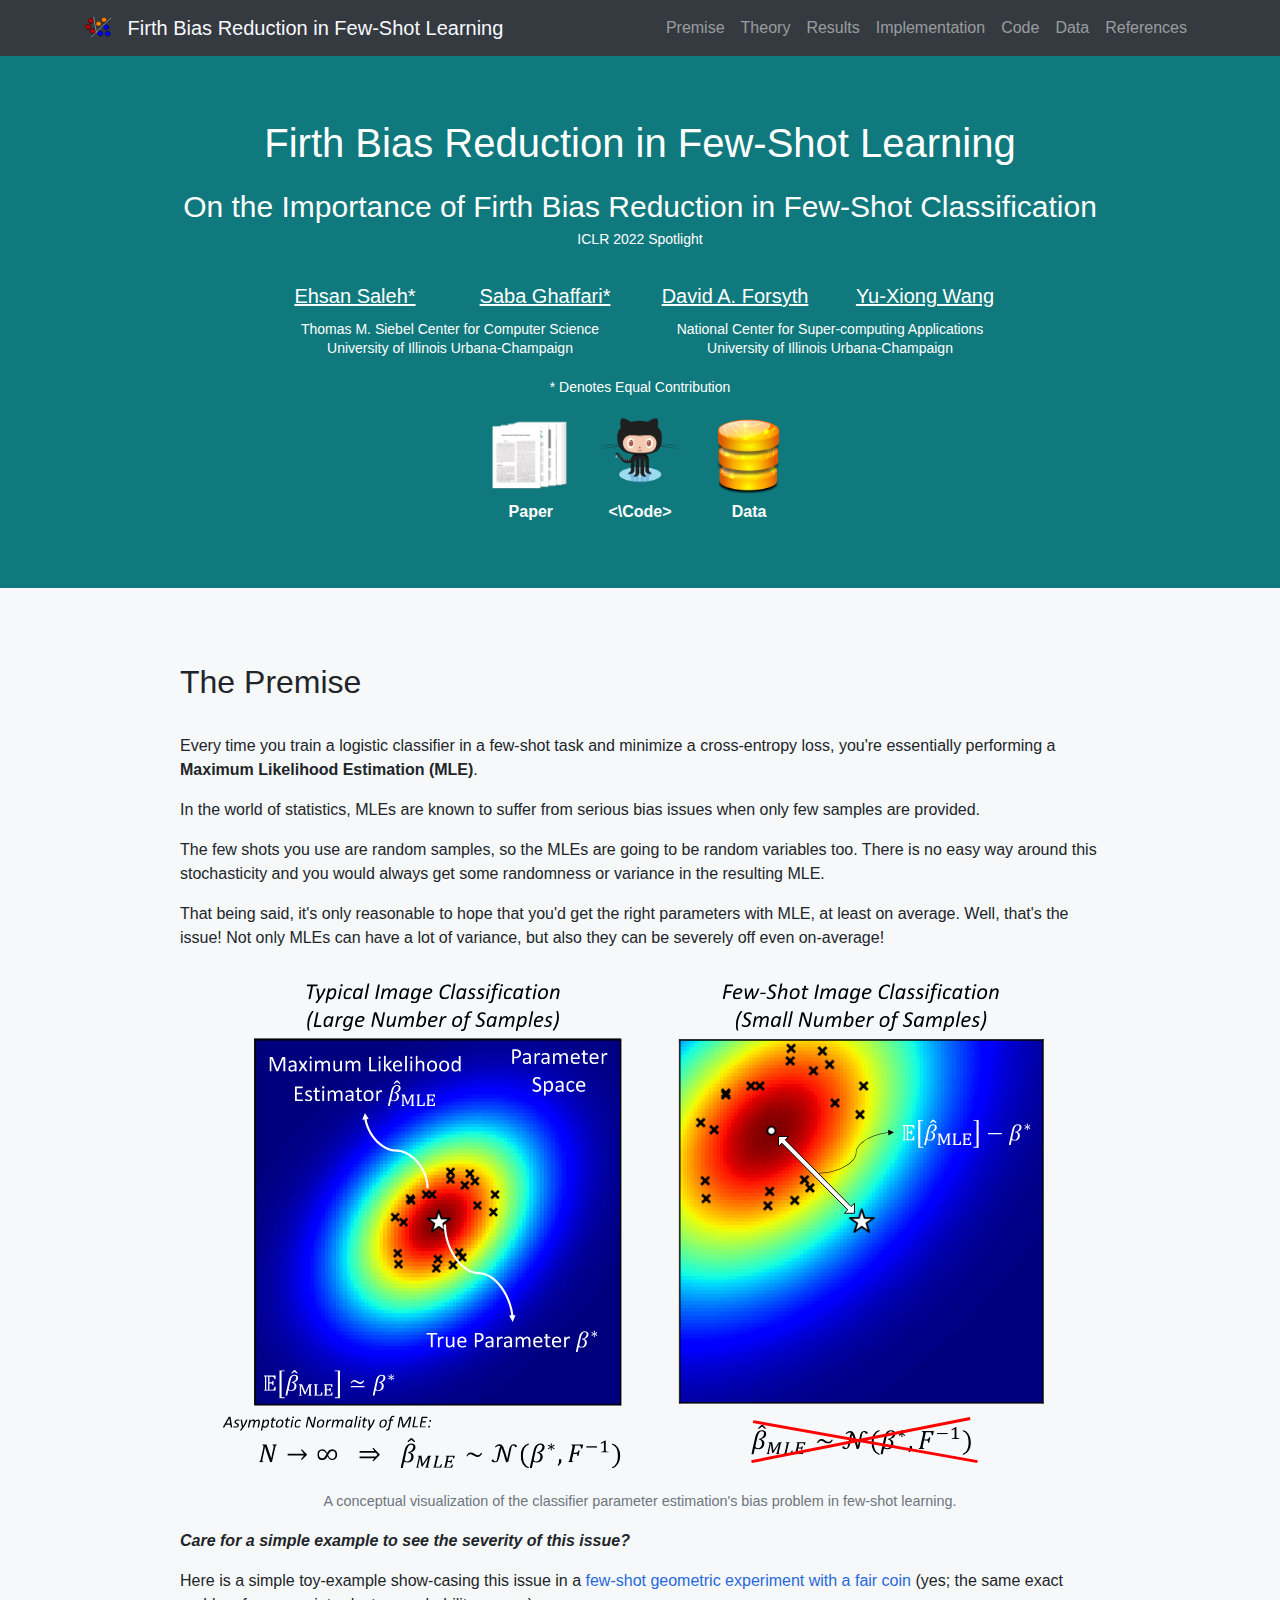
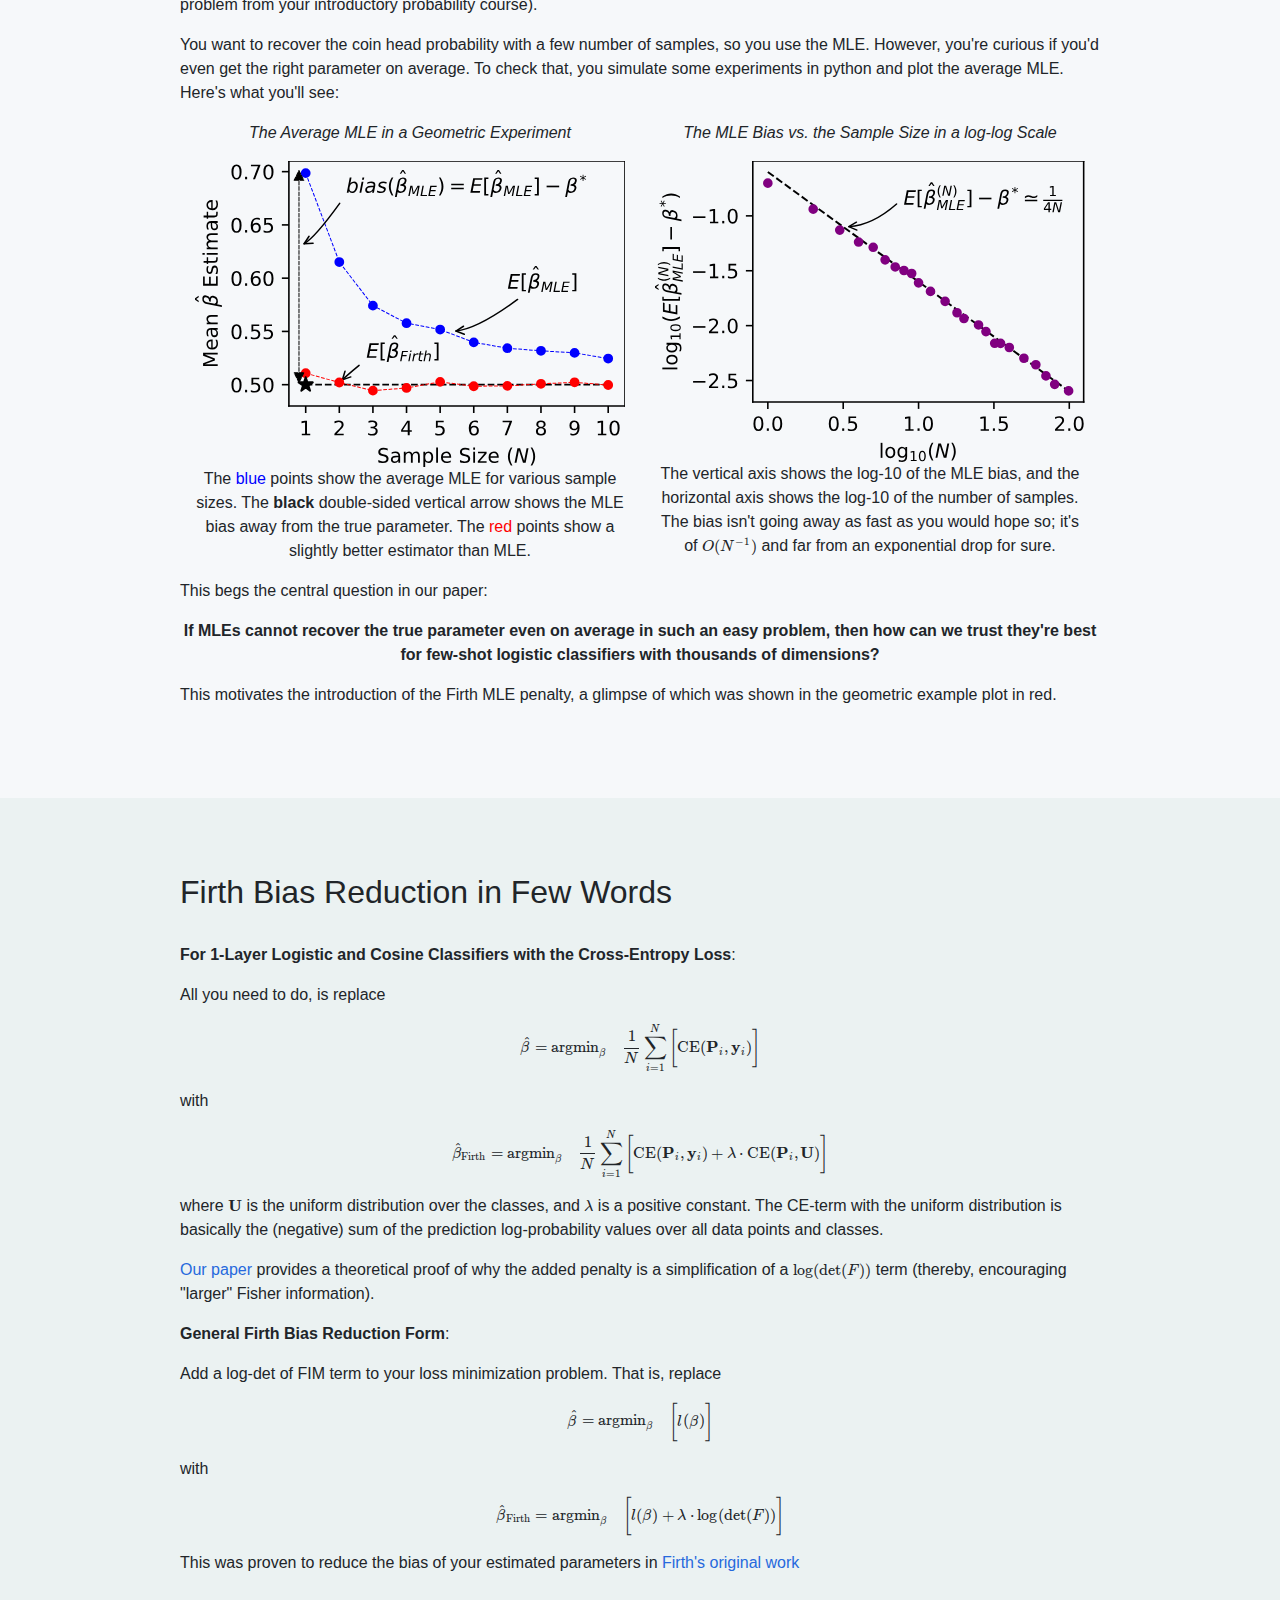
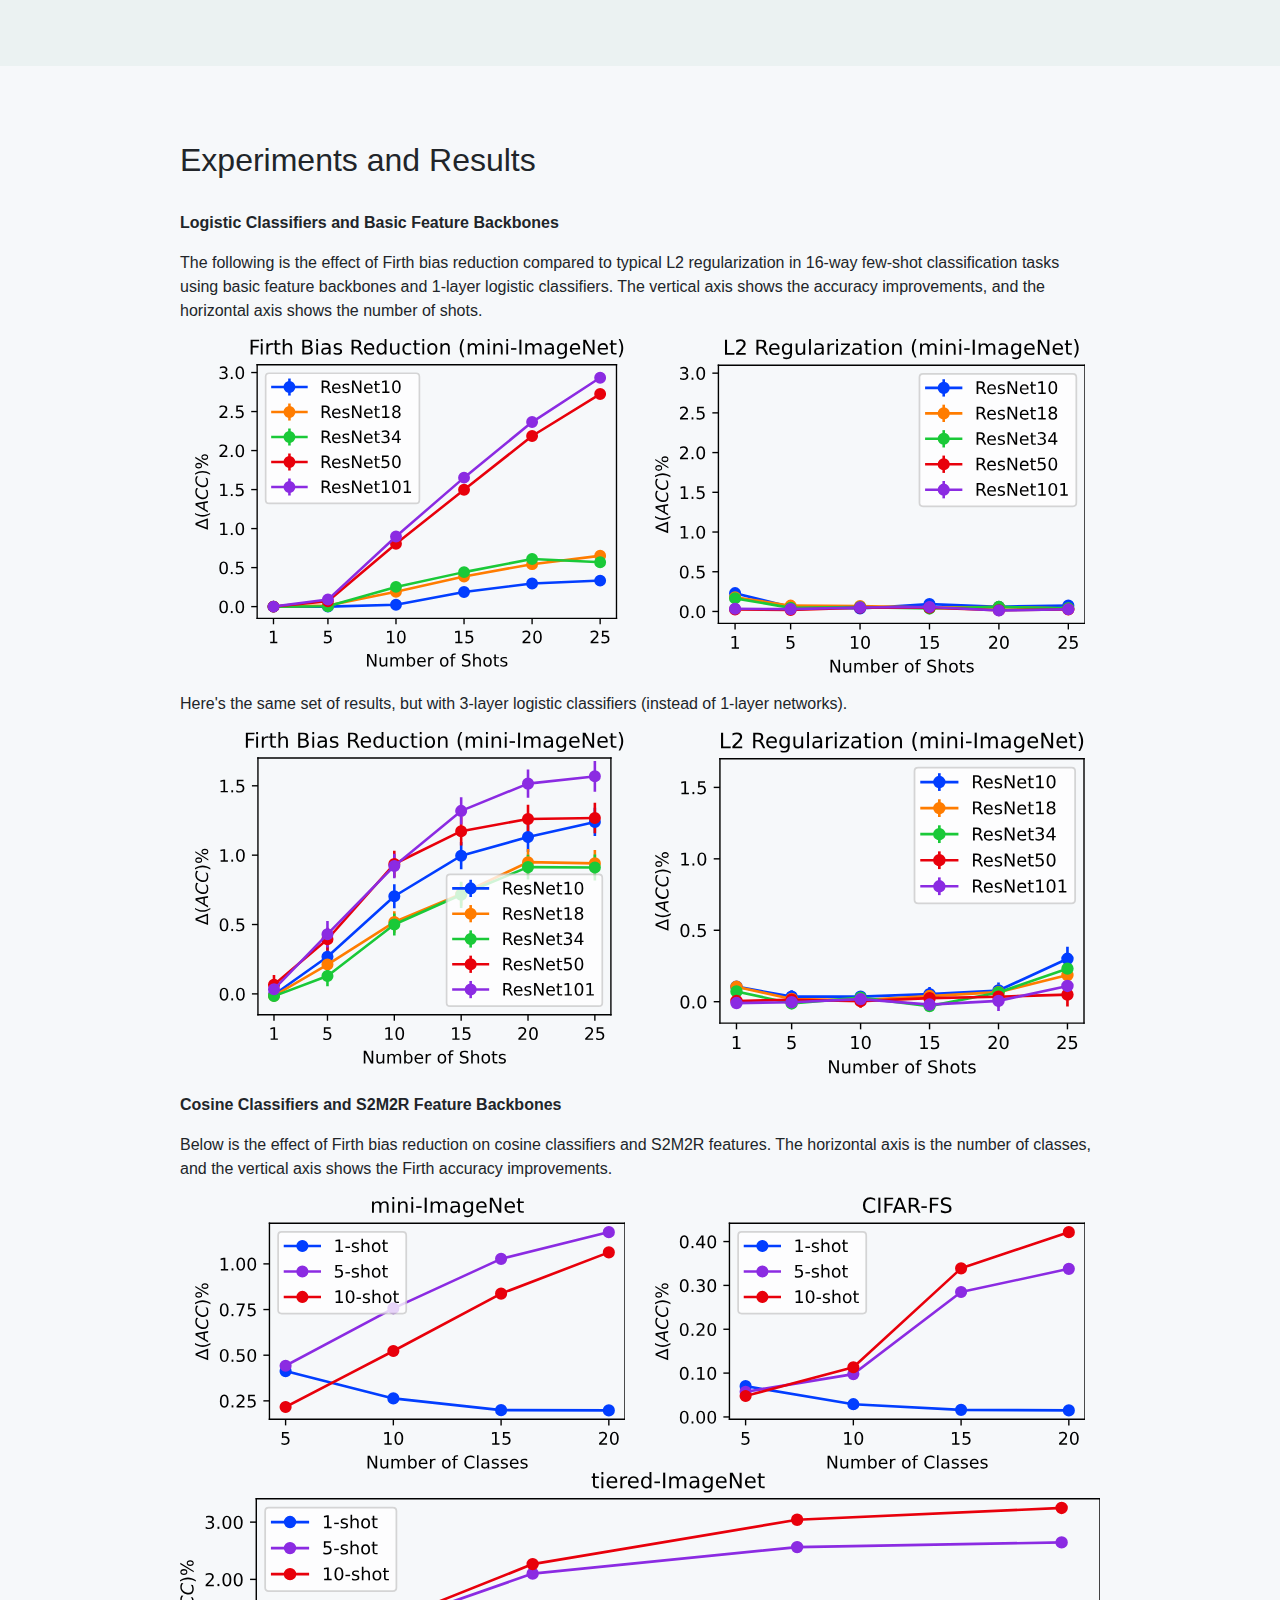
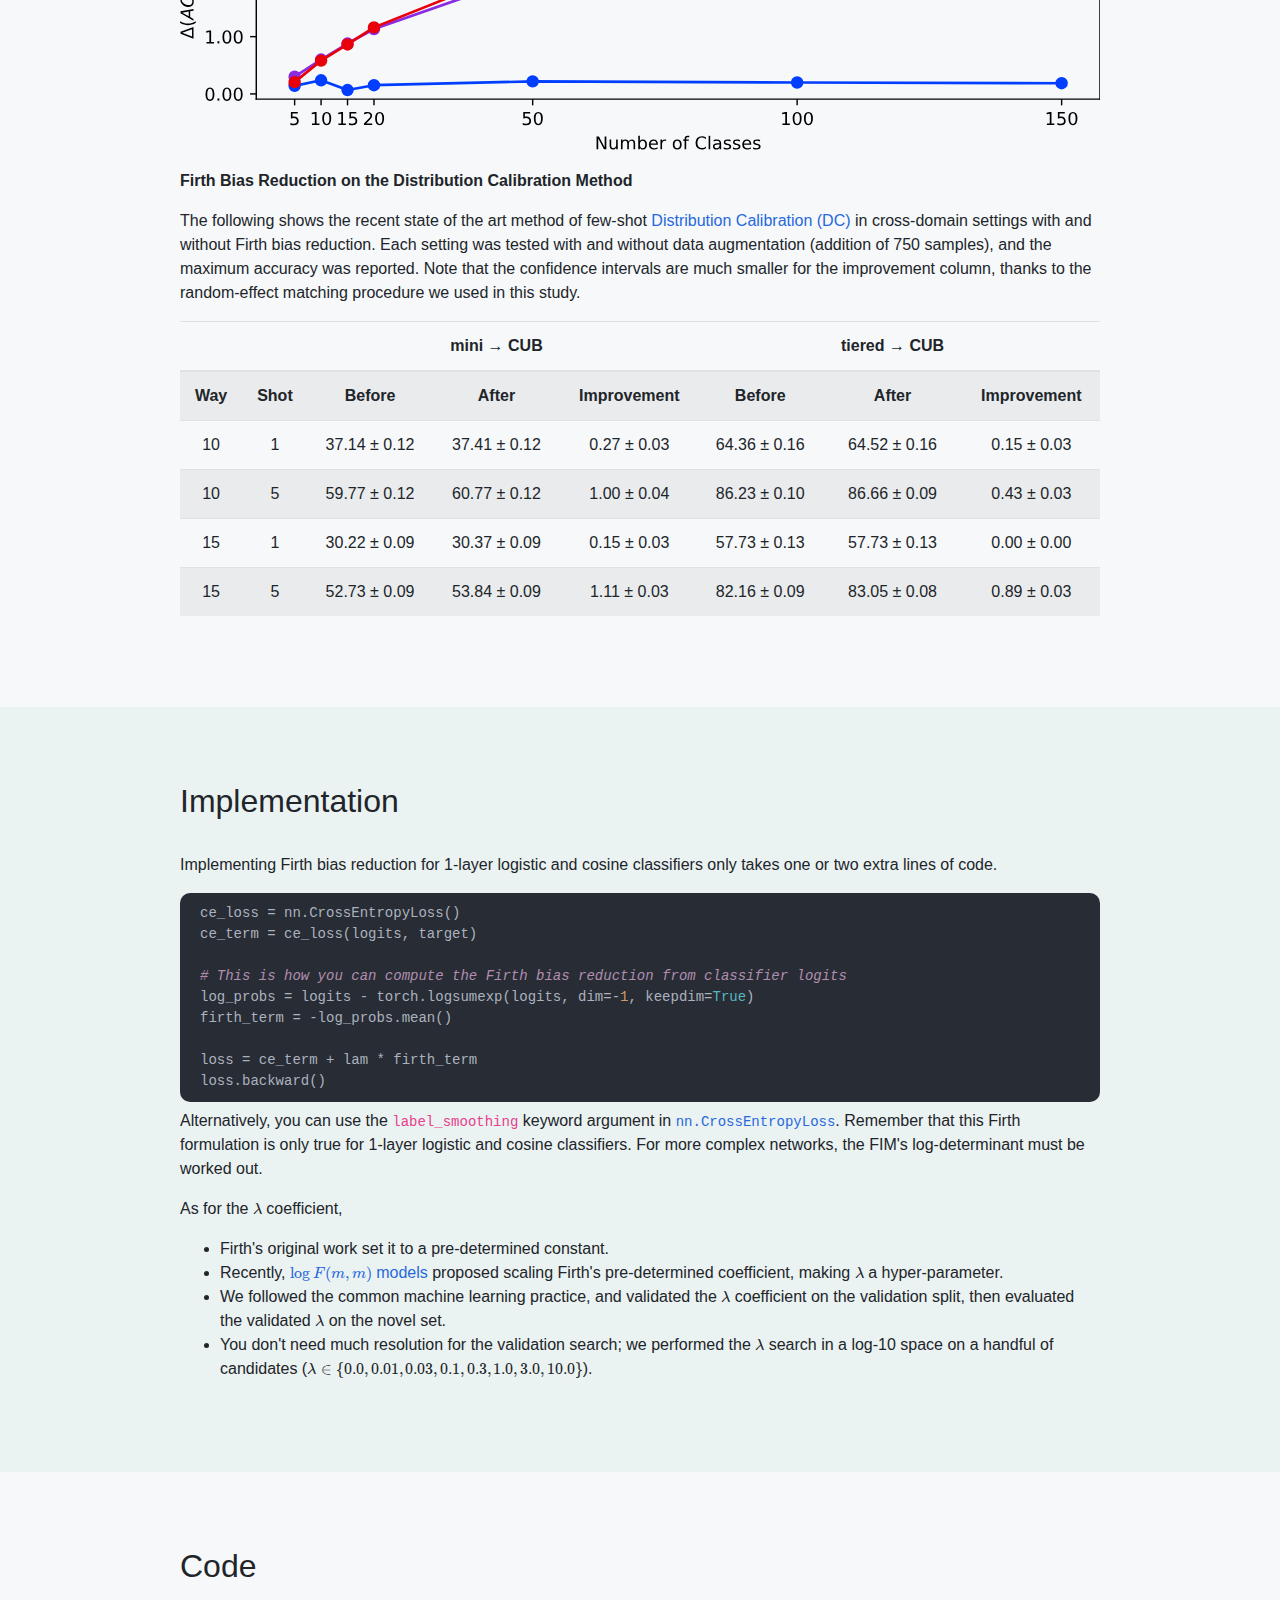
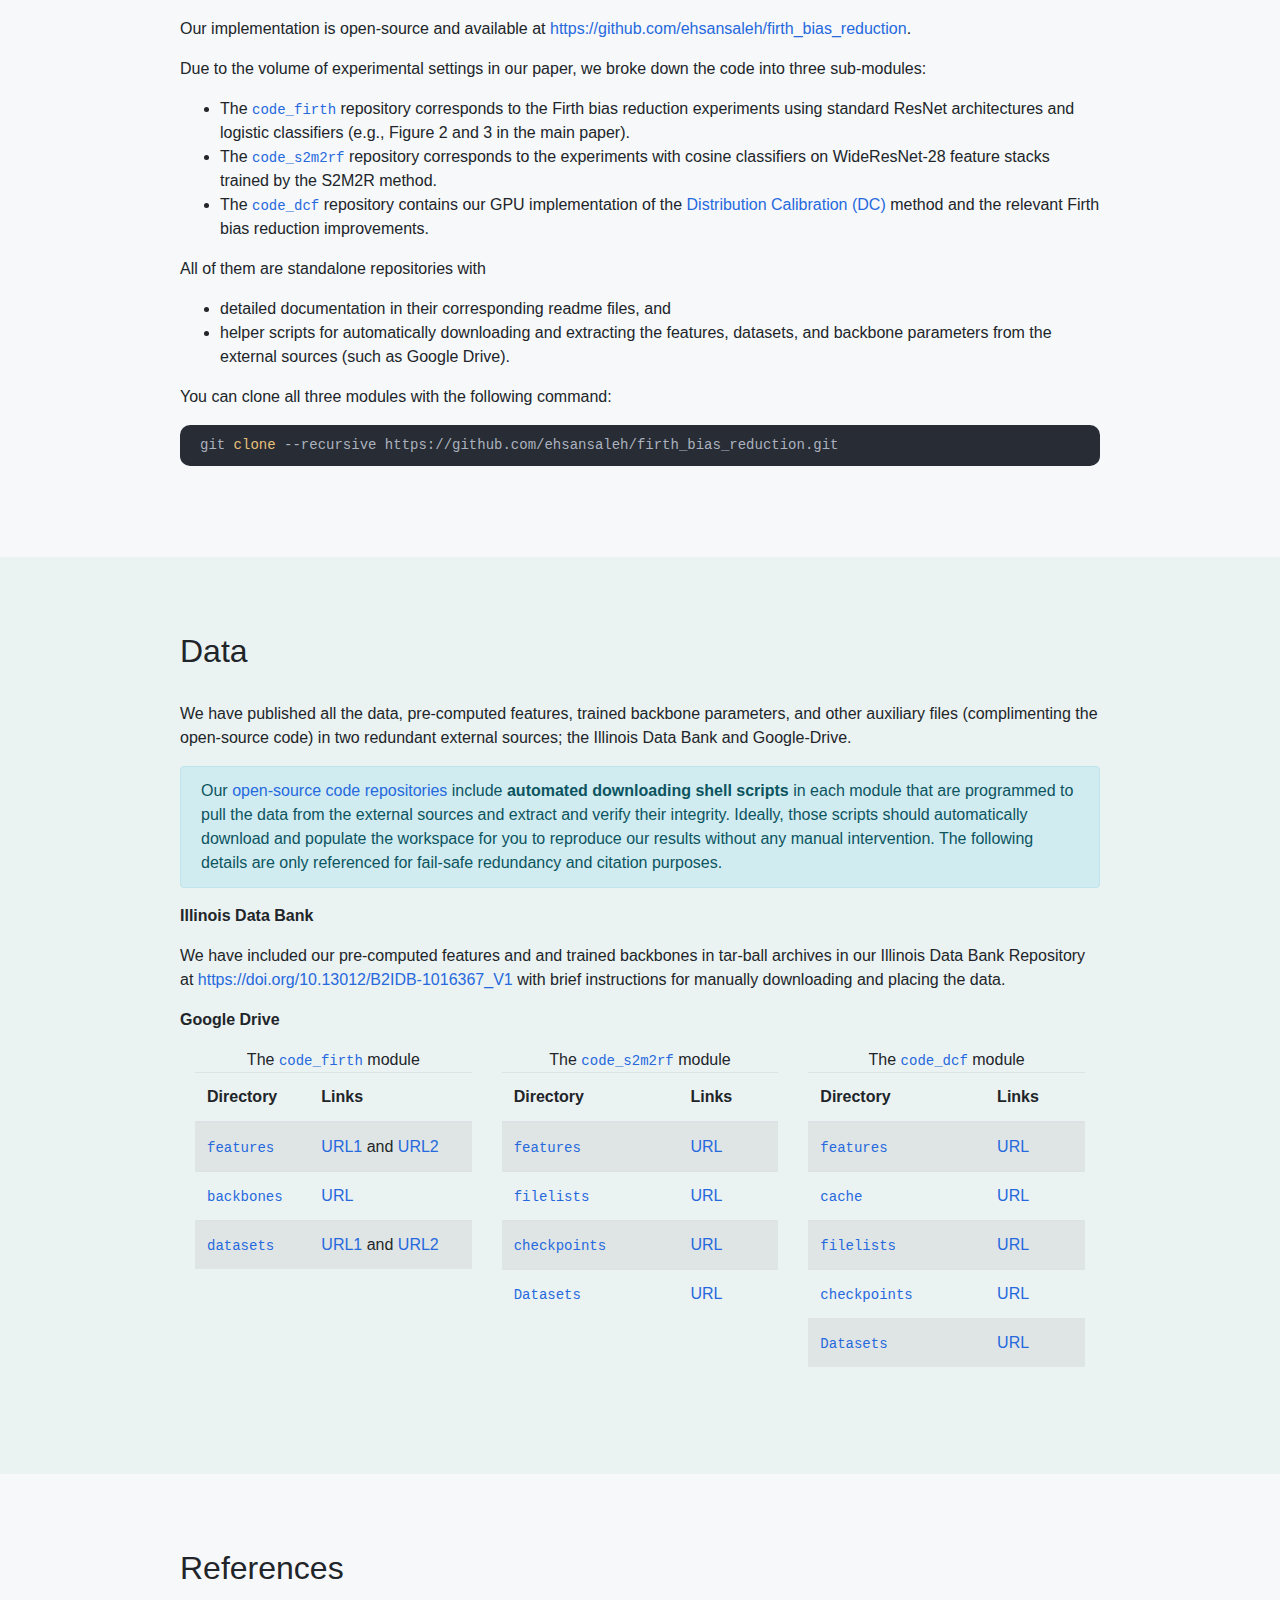
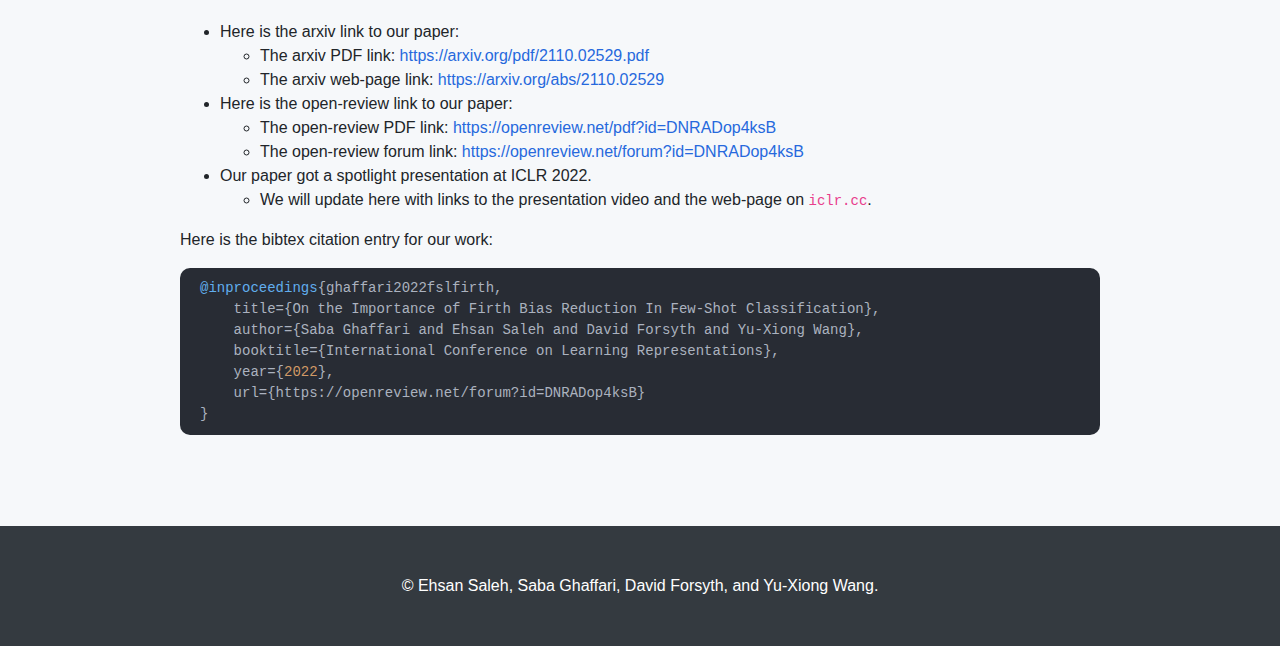
==== commit 4250e494: "Deploying to gh-pages from @ sabagh1994/sabagh1994.github.io@542aa79d946cd3c8fddffdb06c5caaedd2fe4c9" ====
--- a/firthfsl/index.html
+++ b/firthfsl/index.html
@@ -67,15 +67,6 @@
   <link rel="stylesheet" href="/firthfsl/css/custom.css">
 
   <script async defer src="https://buttons.github.io/buttons.js"></script>
-
-  <!-- Global site tag (gtag.js) - Google Analytics -->
-  <script async src="https://www.googletagmanager.com/gtag/js?id=G-Y0YHSPYVZZ"></script>
-  <script>
-    window.dataLayer = window.dataLayer || [];
-    function gtag(){dataLayer.push(arguments);}
-    gtag('js', new Date());
-    gtag('config', 'G-Y0YHSPYVZZ');
-  </script>
 </head>
 <body id="page-top">
   
@@ -166,7 +157,7 @@
     <div class="row justify-content-center">
       <div class="col-1"> <a href="https://arxiv.org/abs/2110.02529" target="_blank"> <img src="/firthfsl/assets/paper_icon.png" class="firth_icons"> </a> </div>
       <div class="col-1"> <a href="https://github.com/ehsansaleh/firth_bias_reduction" target="_blank"> <img src="/firthfsl/assets/github_icon3.png" class="firth_icons"> </a> </div>
-      <div class="col-1"> <a href=https://databank.illinois.edu/datasets/IDB-1016367?code=UfxmYNvnxRZQmPzXNiM4--tCfFeEHm-msxZWihwKmHs target="_blank"> <img src="/firthfsl/assets/data_icon2.png" class="firth_icons"> </a> </div>
+      <div class="col-1"> <a href=https://doi.org/10.13012/B2IDB-1016367_V1 target="_blank"> <img src="/firthfsl/assets/data_icon2.png" class="firth_icons"> </a> </div>
     </div>
 
     <div class="row justify-content-center">
@@ -326,7 +317,7 @@
 <div class="alert alert-info" role="alert">
 Our <a href="https://github.com/ehsansaleh/firth_bias_reduction">open-source code repositories</a> include <strong>automated downloading shell scripts</strong> in each module that are programmed to pull the data from the external sources and extract and verify their integrity. Ideally, those scripts should automatically download and populate the workspace for you to reproduce our results without any manual intervention. The following details are only referenced for fail-safe redundancy and citation purposes.</div>
 <p><strong>Illinois Data Bank</strong></p>
-<p>We have included our pre-computed features and and trained backbones in tar-ball archives in our Illinois Data Bank Repository at <a href="https://databank.illinois.edu/datasets/IDB-1016367?code=UfxmYNvnxRZQmPzXNiM4--tCfFeEHm-msxZWihwKmHs">https://databank.illinois.edu/datasets/IDB-1016367?code=UfxmYNvnxRZQmPzXNiM4--tCfFeEHm-msxZWihwKmHs</a> with brief instructions for manually downloading and placing the data.</p>
+<p>We have included our pre-computed features and and trained backbones in tar-ball archives in our Illinois Data Bank Repository at <a href="https://doi.org/10.13012/B2IDB-1016367_V1">https://doi.org/10.13012/B2IDB-1016367_V1</a> with brief instructions for manually downloading and placing the data.</p>
 <p><strong>Google Drive</strong></p>
  <div class="container"><div class="row"> <div class="col ">  <div style="text-align:center;">The <a href="https://github.com/ehsansaleh/code_firth"><code>code_firth</code></a> module </div> <table class="table table-striped"> <thead><tr><th align="left">Directory</th><th align="left">Links</th></tr></thead><tbody><tr><td align="left"><a href="https://github.com/ehsansaleh/code_firth/tree/main/features"><code>features</code></a></td><td align="left"><a href="https://drive.google.com/drive/folders/1mKUg4ifex8BDU76bnL-4b4gMwoFKHBC4?usp=sharing">URL1</a> and <a href="https://drive.google.com/drive/folders/11pbf2kSJ6XYjKxmY-plITicS99_yvD_g?usp=sharing">URL2</a></td></tr><tr><td align="left"><a href="https://github.com/ehsansaleh/code_firth/tree/main/backbones"><code>backbones</code></a></td><td align="left"><a href="https://drive.google.com/drive/folders/1nw7YKg7O0BEI9Qm3KeSyKqSxh0BslrWe?usp=sharing">URL</a></td></tr><tr><td align="left"><a href="https://github.com/ehsansaleh/code_firth/tree/main/datasets"><code>datasets</code></a></td><td align="left"><a href="https://drive.google.com/drive/folders/1IyMLo10ngferRtRC6GWaw3wwjTInWbia?usp=sharing">URL1</a> and <a href="https://drive.google.com/drive/folders/1wC175y0pGitRjNbbrABw_cz5IxNP4B01?usp=sharing">URL2</a></td></tr></tbody></table> </div> <div class="col ">  <div style="text-align:center;">The <a href="https://github.com/ehsansaleh/code_s2m2rf"><code>code_s2m2rf</code></a> module </div> <table class="table table-striped"> <thead><tr><th align="left">Directory</th><th align="left">Links</th></tr></thead><tbody><tr><td align="left"><a href="https://github.com/ehsansaleh/code_s2m2rf/tree/main/features"><code>features</code></a></td><td align="left"><a href="https://drive.google.com/file/d/1Z-oO1hvcZkwsCZo9n7R3UGwHvFLi6Arf/view?usp=sharing">URL</a></td></tr><tr><td align="left"><a href="https://github.com/ehsansaleh/code_s2m2rf/tree/main/filelists"><code>filelists</code></a></td><td align="left"><a href="https://drive.google.com/file/d/1AnakHzG3tf-ijT8udNDaqx_nbJRKflw6/view?usp=sharing">URL</a></td></tr><tr><td align="left"><a href="https://github.com/ehsansaleh/code_s2m2rf/tree/main/checkpoints"><code>checkpoints</code></a></td><td align="left"><a href="https://drive.google.com/drive/folders/1S-t56H8YWzMn3sjemBcwMtGuuUxZnvb_?usp=sharing">URL</a></td></tr><tr><td align="left"><a href="https://github.com/ehsansaleh/code_s2m2rf/tree/main/Datasets"><code>Datasets</code></a></td><td align="left"><a href="https://drive.google.com/drive/folders/1hJZ8akZ7krtka4x31YVOCkFn9s3VHq-I?usp=sharing">URL</a></td></tr></tbody></table> </div> <div class="col ">  <div style="text-align:center;">The <a href="https://github.com/sabagh1994/code_dcf"><code>code_dcf</code></a> module </div> <table class="table table-striped"> <thead><tr><th align="left">Directory</th><th align="left">Links</th></tr></thead><tbody><tr><td align="left"><a href="https://github.com/sabagh1994/code_dcf/tree/main/features"><code>features</code></a></td><td align="left"><a href="https://drive.google.com/file/d/1nf_WeD7fcEAu2BLD-FLfKRaAtcoseSoO/view?usp=sharing">URL</a></td></tr><tr><td align="left"><a href="https://github.com/sabagh1994/code_dcf/tree/main/cache"><code>cache</code></a></td><td align="left"><a href="https://drive.google.com/file/d/1w9_YOLgIVhtN8YwdiyAkdLLeIVB5UVuU/view?usp=sharing">URL</a></td></tr><tr><td align="left"><a href="https://github.com/sabagh1994/code_dcf/tree/main/filelists"><code>filelists</code></a></td><td align="left"><a href="https://drive.google.com/file/d/1AnakHzG3tf-ijT8udNDaqx_nbJRKflw6/view?usp=sharing">URL</a></td></tr><tr><td align="left"><a href="https://github.com/sabagh1994/code_dcf/tree/main/checkpoints"><code>checkpoints</code></a></td><td align="left"><a href="https://github.com/sabagh1994/code_dcf/tree/main/checkpoints">URL</a></td></tr><tr><td align="left"><a href="https://github.com/sabagh1994/code_dcf/tree/main/Datasets"><code>Datasets</code></a></td><td align="left"><a href="https://github.com/sabagh1994/code_dcf/tree/main/Datasets">URL</a></td></tr></tbody></table> </div>  </div></div>
 <p>      </div>
@@ -401,5 +392,7 @@
     })
   }
   </script>
+  <script async src="https://static.getclicky.com/101363279.js"></script>
+  <noscript><p><img alt="Clicky" width="1" height="1" src="https://in.getclicky.com/101363279ns.gif" /></p></noscript>
   </body>
 </html>
